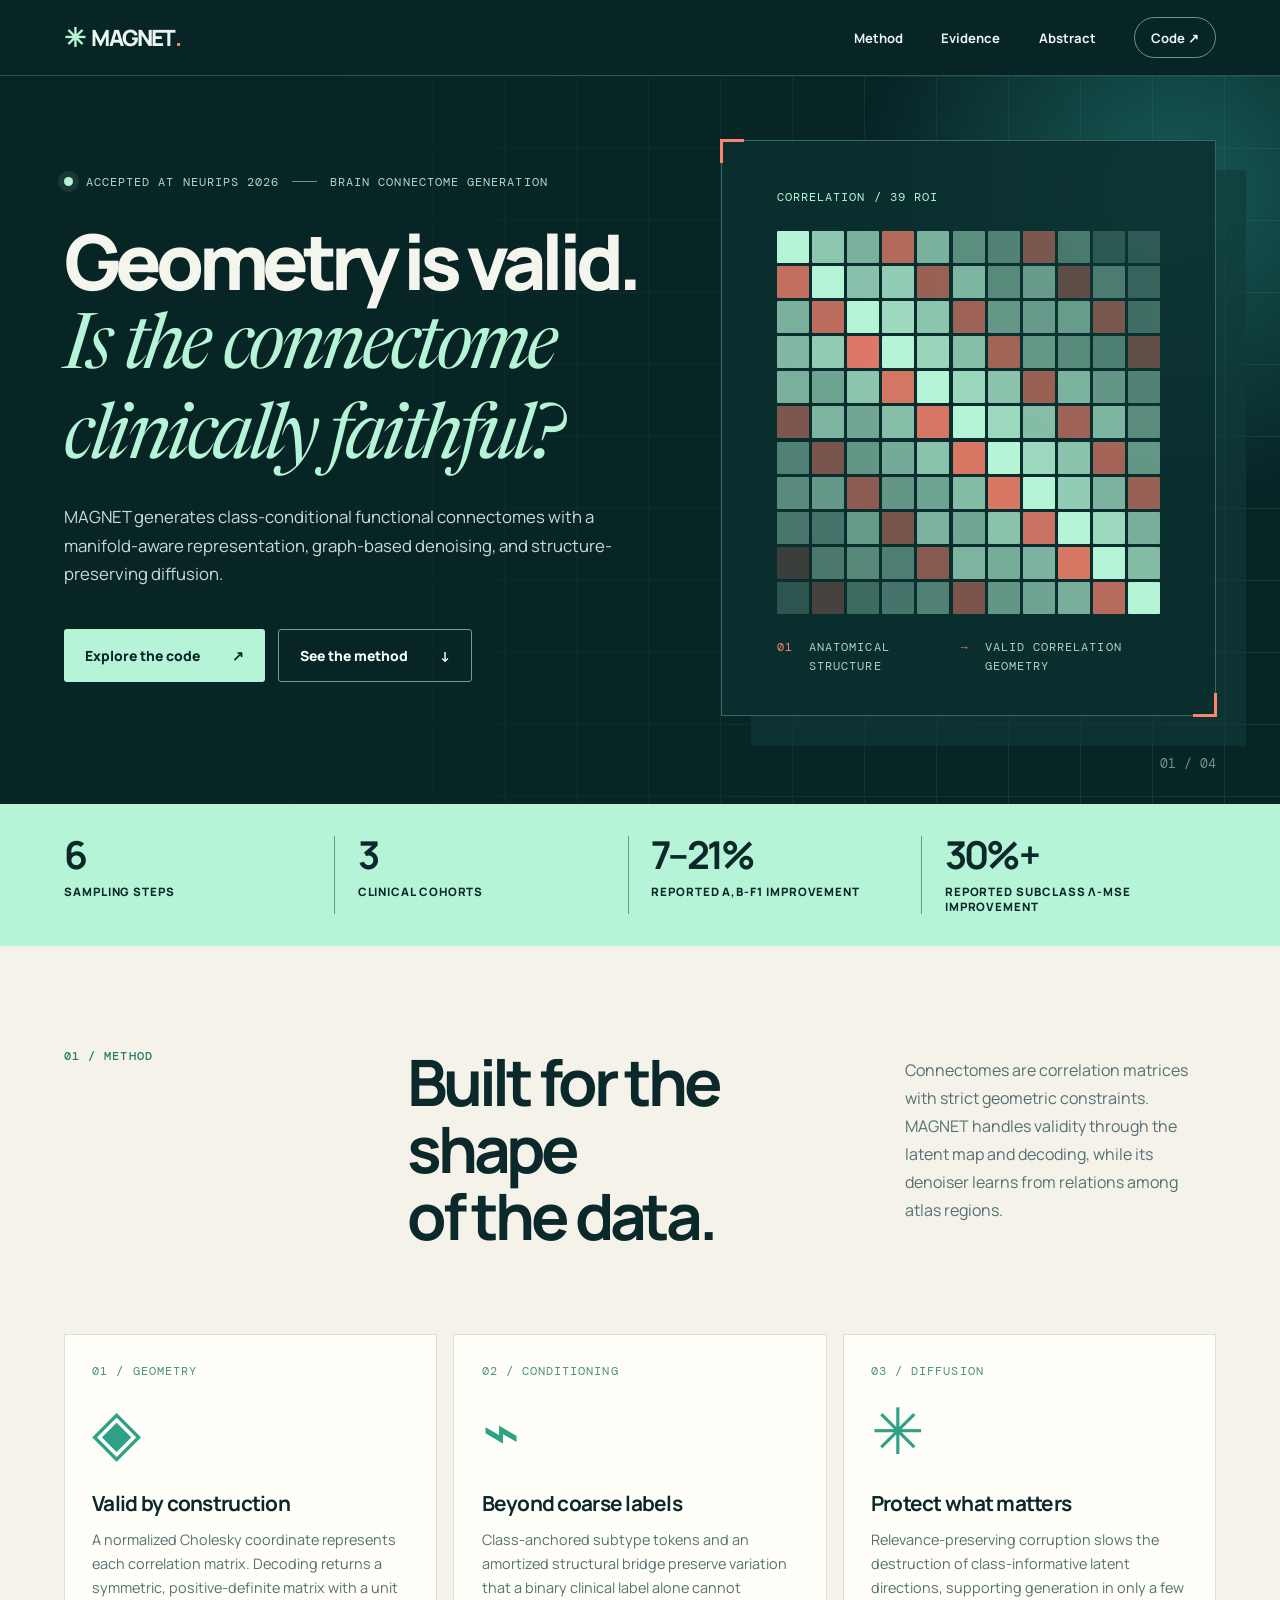
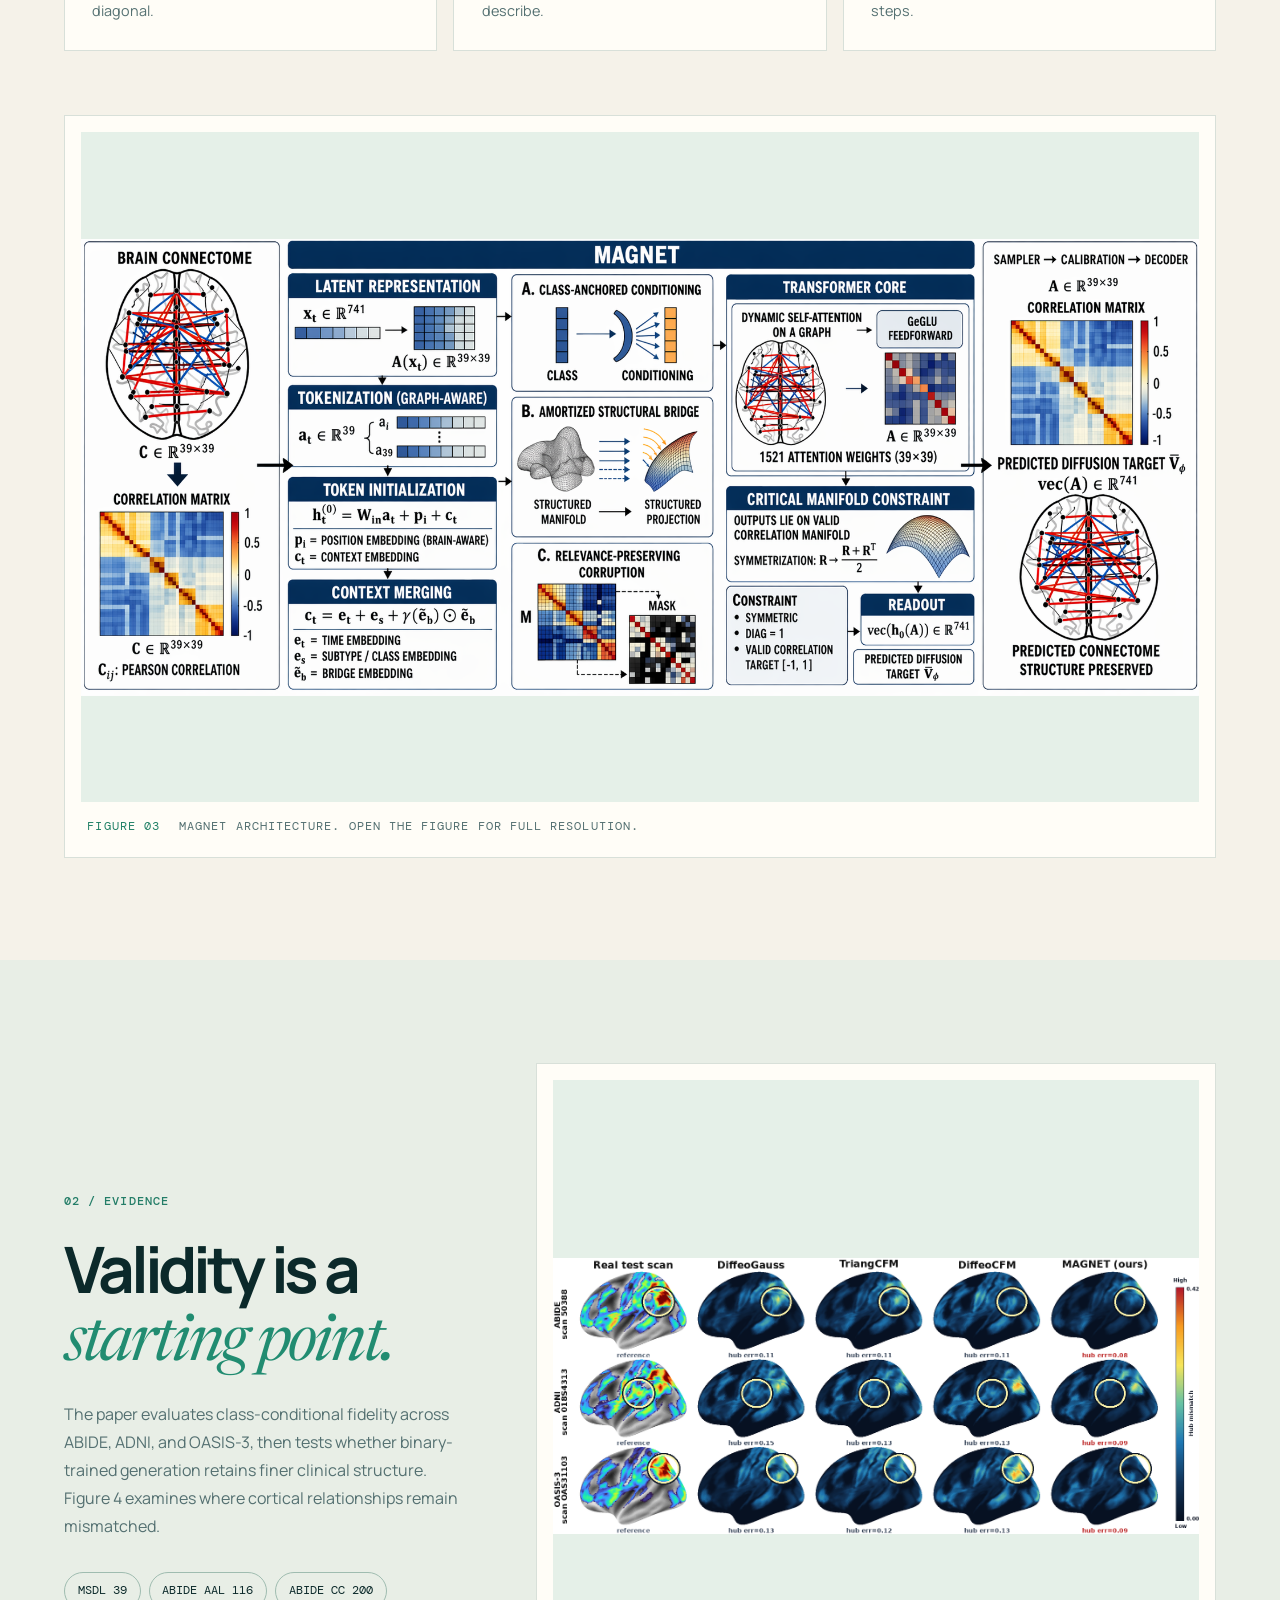
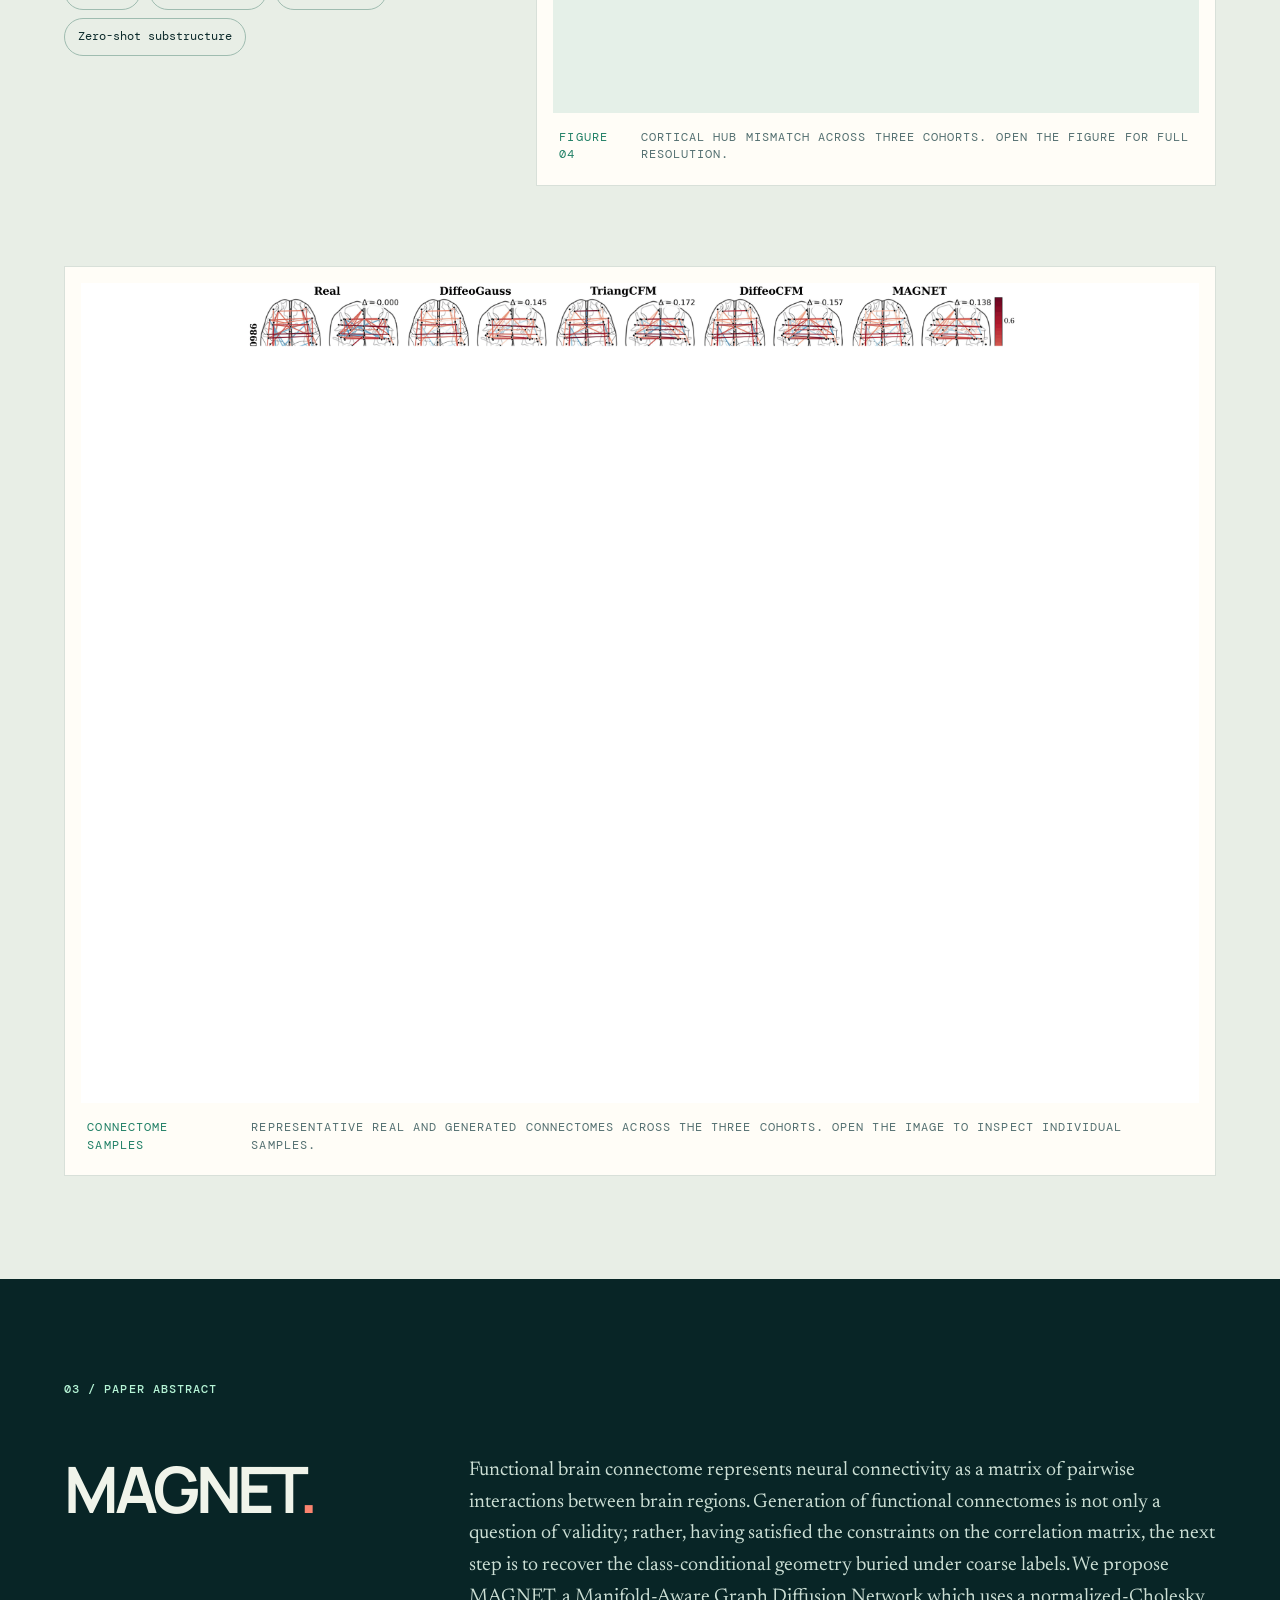
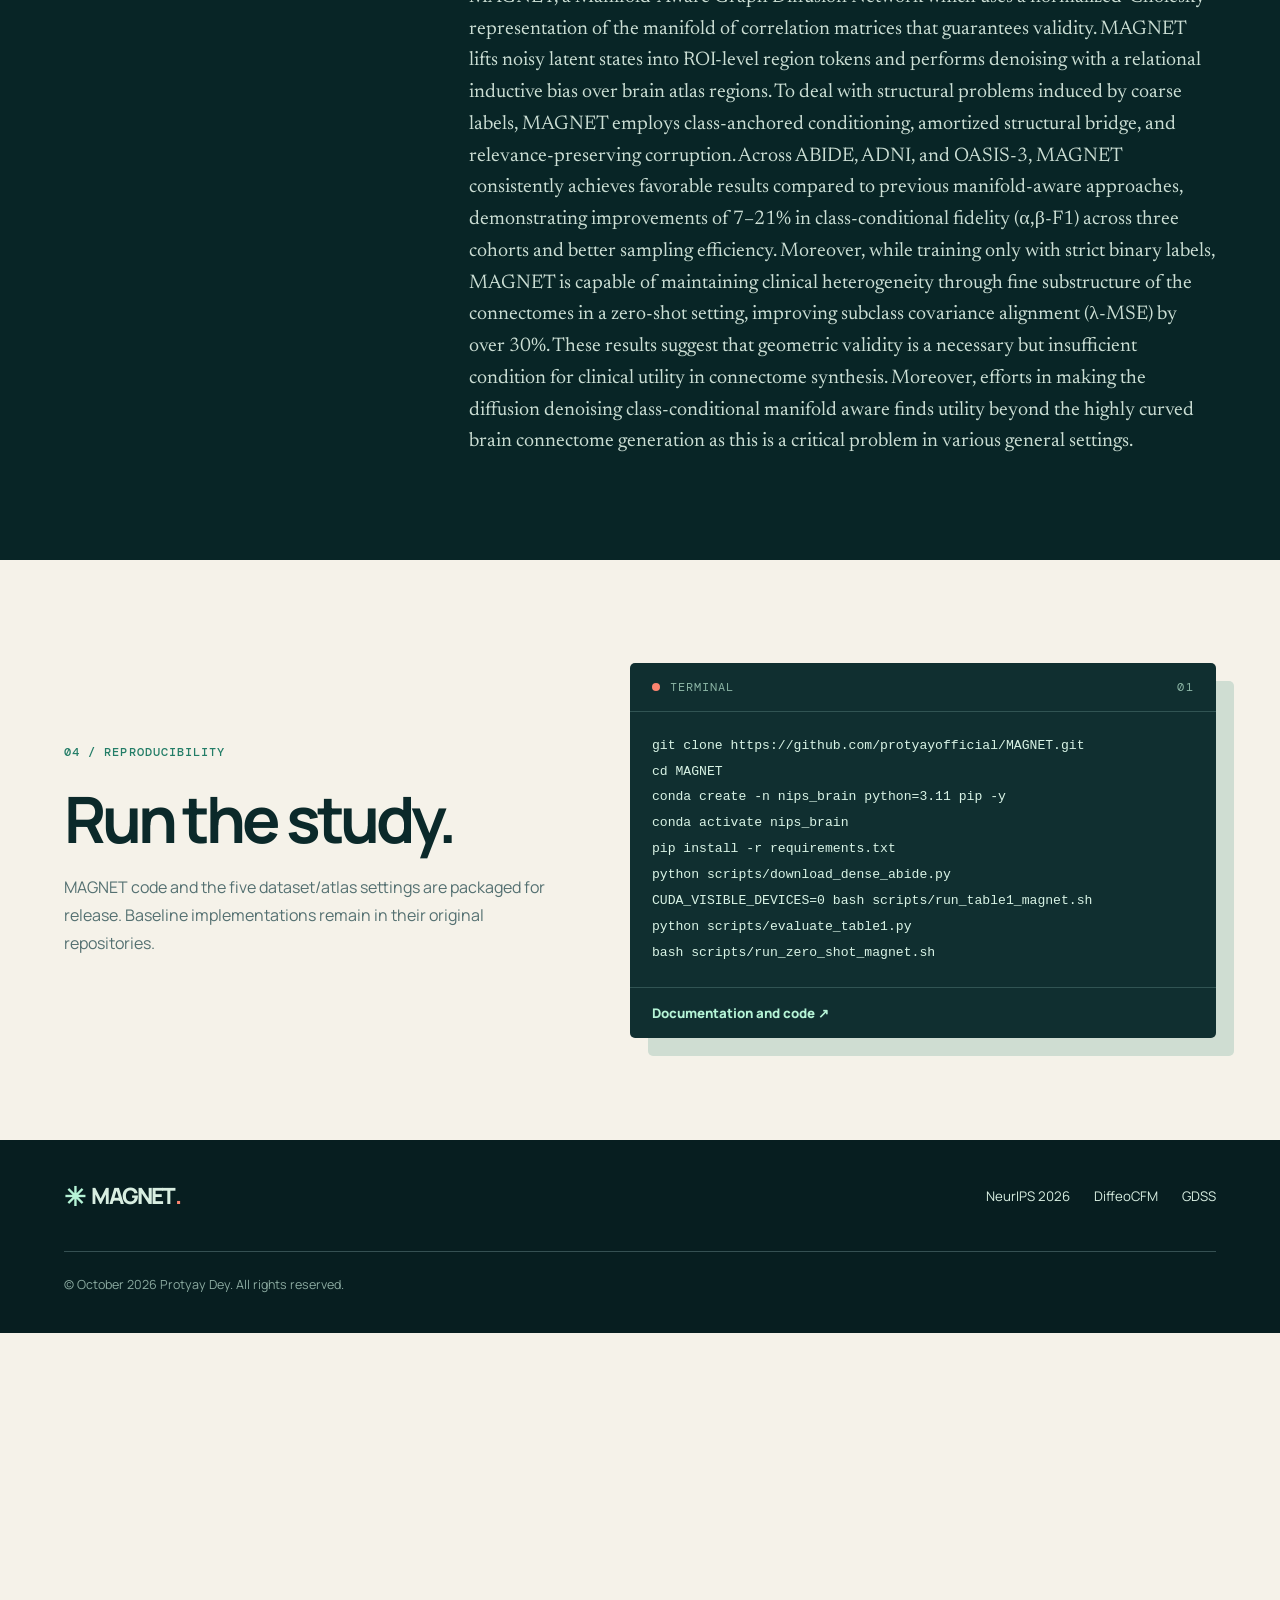
==== index.html @ 70797ea9 "Redirect Pages root to the MAGNET project site" ====
<!doctype html>
<html lang="en">
<head>
  <meta charset="utf-8">
  <meta name="viewport" content="width=device-width, initial-scale=1">
  <meta http-equiv="refresh" content="0; url=docs/">
  <link rel="canonical" href="docs/">
  <title>MAGNET | NeurIPS 2026</title>
</head>
<body>
  <p>Open the <a href="docs/">MAGNET project page</a>.</p>
</body>
</html>
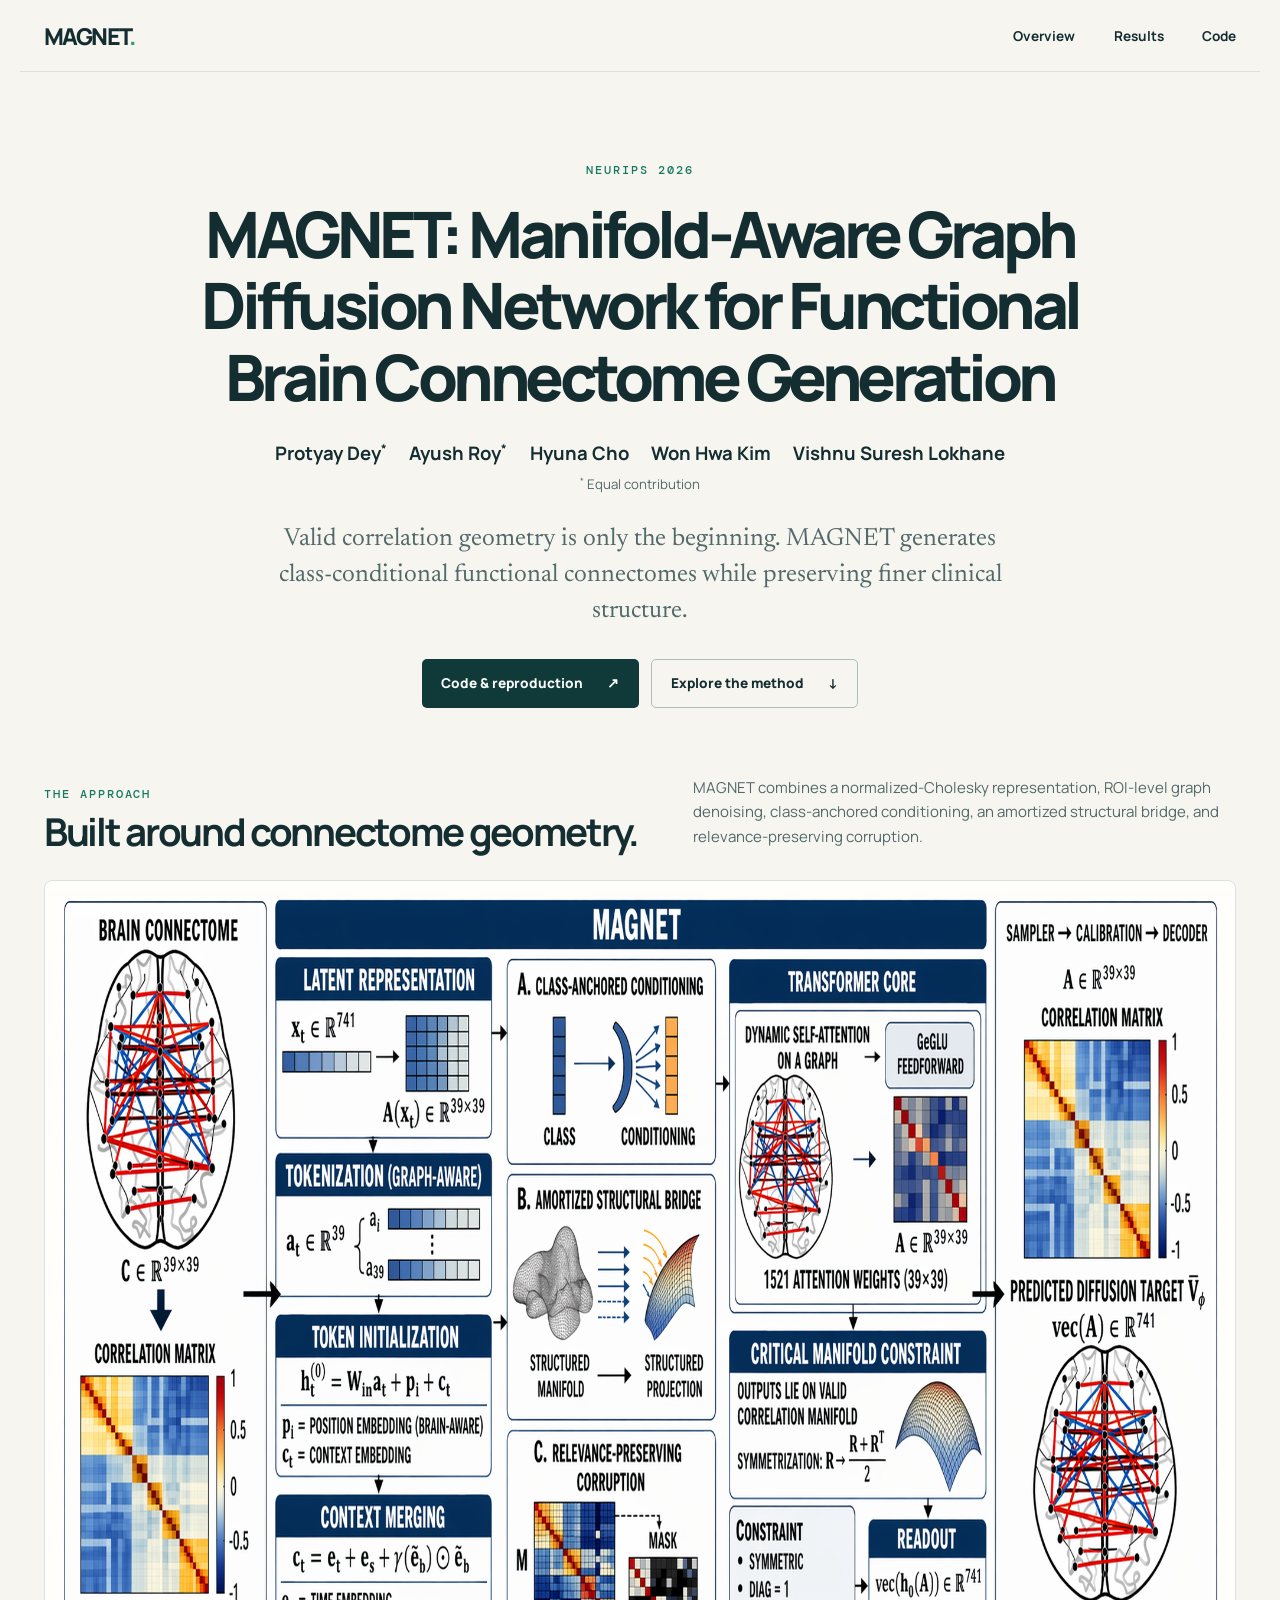
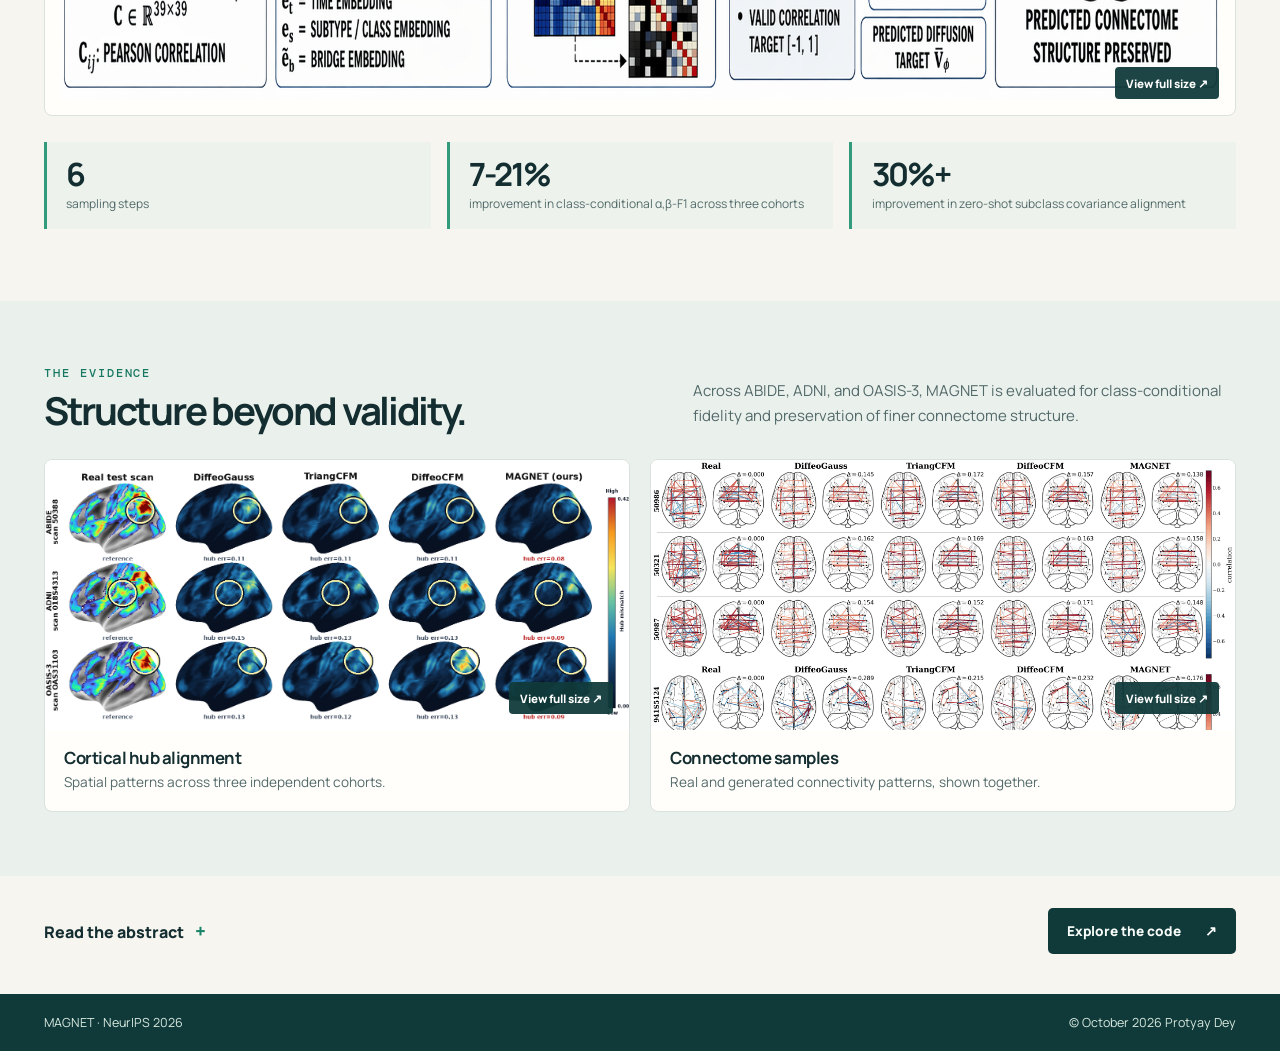
==== commit 48e0ee1f: "Present MAGNET as a compact paper project page" ====
--- a/index.html
+++ b/index.html
@@ -3,11 +3,94 @@
 <head>
   <meta charset="utf-8">
   <meta name="viewport" content="width=device-width, initial-scale=1">
-  <meta http-equiv="refresh" content="0; url=docs/">
-  <link rel="canonical" href="docs/">
+  <meta name="description" content="MAGNET: Manifold-Aware Graph Diffusion Network for Functional Brain Connectome Generation. NeurIPS 2026.">
+  <meta name="theme-color" content="#f7f5ef">
   <title>MAGNET | NeurIPS 2026</title>
+  <link rel="preconnect" href="https://fonts.googleapis.com">
+  <link rel="preconnect" href="https://fonts.gstatic.com" crossorigin>
+  <link href="https://fonts.googleapis.com/css2?family=DM+Mono:wght@400;500&family=Manrope:wght@400;500;600;700;800&family=Newsreader:opsz,wght@6..72,400;6..72,500&display=swap" rel="stylesheet">
+  <link rel="stylesheet" href="docs/styles.css">
 </head>
 <body>
-  <p>Open the <a href="docs/">MAGNET project page</a>.</p>
+  <a class="skip-link" href="#main">Skip to content</a>
+  <header class="site-header">
+    <a class="brand" href="#top" aria-label="MAGNET home">MAGNET<span>.</span></a>
+    <nav aria-label="Page navigation">
+      <a href="#overview">Overview</a>
+      <a href="#results">Results</a>
+      <a href="https://github.com/protyayofficial/MAGNET">Code</a>
+    </nav>
+  </header>
+
+  <main id="main">
+    <section class="hero" id="top" aria-labelledby="paper-title">
+      <p class="venue">NeurIPS 2026</p>
+      <h1 id="paper-title">MAGNET: Manifold-Aware Graph Diffusion Network for Functional Brain Connectome Generation</h1>
+      <p class="authors">
+        <span>Protyay Dey<sup>*</sup></span>
+        <span>Ayush Roy<sup>*</sup></span>
+        <span>Hyuna Cho</span>
+        <span>Won Hwa Kim</span>
+        <span>Vishnu Suresh Lokhane</span>
+      </p>
+      <p class="contribution"><sup>*</sup> Equal contribution</p>
+      <p class="hero-summary">Valid correlation geometry is only the beginning. MAGNET generates class-conditional functional connectomes while preserving finer clinical structure.</p>
+      <div class="hero-actions">
+        <a class="button button-primary" href="https://github.com/protyayofficial/MAGNET">Code &amp; reproduction <span aria-hidden="true">&nearr;</span></a>
+        <a class="button button-secondary" href="#overview">Explore the method <span aria-hidden="true">&darr;</span></a>
+      </div>
+    </section>
+
+    <section class="overview wrap" id="overview" aria-labelledby="overview-title">
+      <div class="section-heading">
+        <div><p class="eyebrow">The approach</p><h2 id="overview-title">Built around connectome geometry.</h2></div>
+        <p>MAGNET combines a normalized-Cholesky representation, ROI-level graph denoising, class-anchored conditioning, an amortized structural bridge, and relevance-preserving corruption.</p>
+      </div>
+      <a class="image-link architecture" href="docs/assets/arch.png" target="_blank" rel="noopener noreferrer" aria-label="Open the full-resolution MAGNET architecture image">
+        <img src="docs/assets/arch.png" alt="MAGNET architecture showing correlation-matrix encoding, class-anchored conditioning, structural bridge, graph transformer denoising, and valid correlation decoding" width="1961" height="802">
+        <span class="image-action">View full size <span aria-hidden="true">&nearr;</span></span>
+      </a>
+      <div class="highlights" aria-label="Key findings">
+        <div><strong>6</strong><span>sampling steps</span></div>
+        <div><strong>7-21%</strong><span>improvement in class-conditional &alpha;,&beta;-F1 across three cohorts</span></div>
+        <div><strong>30%+</strong><span>improvement in zero-shot subclass covariance alignment</span></div>
+      </div>
+    </section>
+
+    <section class="results" id="results" aria-labelledby="results-title">
+      <div class="wrap">
+        <div class="section-heading">
+          <div><p class="eyebrow">The evidence</p><h2 id="results-title">Structure beyond validity.</h2></div>
+          <p>Across ABIDE, ADNI, and OASIS-3, MAGNET is evaluated for class-conditional fidelity and preservation of finer connectome structure.</p>
+        </div>
+        <div class="visual-grid">
+          <article class="visual-card">
+            <a class="image-link visual-preview" href="docs/assets/multidataset_surface_similarity.png" target="_blank" rel="noopener noreferrer" aria-label="Open the full-resolution cortical hub mismatch image">
+              <img src="docs/assets/multidataset_surface_similarity.png" alt="Cortical hub mismatch across ABIDE, ADNI, and OASIS-3" loading="lazy" width="1480" height="633">
+              <span class="image-action">View full size <span aria-hidden="true">&nearr;</span></span>
+            </a>
+            <div class="visual-copy"><h3>Cortical hub alignment</h3><p>Spatial patterns across three independent cohorts.</p></div>
+          </article>
+          <article class="visual-card">
+            <a class="image-link visual-preview samples-preview" href="docs/assets/all_datasets_split_0_class_1_sample_connectome_grid.png" target="_blank" rel="noopener noreferrer" aria-label="Open the full-resolution connectome samples image">
+              <img src="docs/assets/all_datasets_split_0_class_1_sample_connectome_grid.png" alt="Real and generated functional connectomes across ABIDE, ADNI, and OASIS-3" loading="lazy" width="4533" height="4718">
+              <span class="image-action">View full size <span aria-hidden="true">&nearr;</span></span>
+            </a>
+            <div class="visual-copy"><h3>Connectome samples</h3><p>Real and generated connectivity patterns, shown together.</p></div>
+          </article>
+        </div>
+      </div>
+    </section>
+
+    <section class="closing wrap" aria-label="Paper details">
+      <details>
+        <summary>Read the abstract <span aria-hidden="true">+</span></summary>
+        <p>Functional brain connectome represents neural connectivity as a matrix of pairwise interactions between brain regions. Generation of functional connectomes is not only a question of validity; rather, having satisfied the constraints on the correlation matrix, the next step is to recover the class-conditional geometry buried under coarse labels. We propose MAGNET, a Manifold-Aware Graph Diffusion Network which uses a normalized-Cholesky representation of the manifold of correlation matrices that guarantees validity. MAGNET lifts noisy latent states into ROI-level region tokens and performs denoising with a relational inductive bias over brain atlas regions. To deal with structural problems induced by coarse labels, MAGNET employs class-anchored conditioning, amortized structural bridge, and relevance-preserving corruption. Across ABIDE, ADNI, and OASIS-3, MAGNET consistently achieves favorable results compared to previous manifold-aware approaches, demonstrating improvements of 7-21% in class-conditional fidelity (&alpha;,&beta;-F1) across three cohorts and better sampling efficiency. Moreover, while training only with strict binary labels, MAGNET is capable of maintaining clinical heterogeneity through fine substructure of the connectomes in a zero-shot setting, improving subclass covariance alignment (&lambda;-MSE) by over 30%. These results suggest that geometric validity is a necessary but insufficient condition for clinical utility in connectome synthesis. Moreover, efforts in making the diffusion denoising class-conditional manifold aware finds utility beyond the highly curved brain connectome generation as this is a critical problem in various general settings.</p>
+      </details>
+      <a class="button button-primary" href="https://github.com/protyayofficial/MAGNET">Explore the code <span aria-hidden="true">&nearr;</span></a>
+    </section>
+  </main>
+
+  <footer class="site-footer"><span>MAGNET &middot; NeurIPS 2026</span><span>&copy; October 2026 Protyay Dey</span></footer>
 </body>
 </html>
--- a/docs/styles.css
+++ b/docs/styles.css
@@ -0,0 +1,91 @@
+:root {
+  --ink: #132d30;
+  --muted: #52696a;
+  --line: #d9e2df;
+  --paper: #f7f5ef;
+  --white: #fffefa;
+  --deep: #103a3a;
+  --mint: #d8eee1;
+}
+
+* { box-sizing: border-box; }
+html { scroll-behavior: smooth; }
+body { margin: 0; color: var(--ink); background: var(--paper); font-family: Manrope, sans-serif; }
+a { color: inherit; text-decoration: none; }
+img { display: block; max-width: 100%; }
+.skip-link { position: absolute; left: -9999px; top: 1rem; z-index: 10; padding: .7rem 1rem; background: white; }
+.skip-link:focus { left: 1rem; }
+:focus-visible { outline: 3px solid #2a927b; outline-offset: 4px; }
+
+.site-header { max-width: 1240px; height: 72px; margin: auto; padding: 0 24px; display: flex; align-items: center; justify-content: space-between; border-bottom: 1px solid var(--line); }
+.brand { font-weight: 800; letter-spacing: -.08em; font-size: 1.45rem; }
+.brand span { color: #2d9a79; }
+.site-header nav { display: flex; align-items: center; gap: clamp(1rem, 3vw, 2.5rem); font-size: .85rem; font-weight: 700; }
+.site-header nav a:hover { color: #14745e; }
+
+.hero { max-width: 1120px; margin: auto; padding: clamp(4rem, 7vw, 6rem) 24px 4.25rem; text-align: center; }
+.venue, .eyebrow { margin: 0; color: #177862; font: 500 .76rem 'DM Mono', monospace; letter-spacing: .16em; text-transform: uppercase; }
+.hero h1 { max-width: 1060px; margin: 1.25rem auto 1.7rem; font-size: clamp(2.5rem, 5vw, 4.8rem); line-height: 1.12; letter-spacing: -.07em; font-weight: 800; text-wrap: balance; }
+.authors { display: flex; flex-wrap: wrap; justify-content: center; gap: .3rem 1.4rem; margin: 0 auto; max-width: 850px; font-size: clamp(.95rem, 1.45vw, 1.16rem); font-weight: 700; }
+.authors span { white-space: nowrap; }
+sup { font-size: .65em; line-height: 0; vertical-align: super; }
+.contribution { margin: .6rem 0 0; color: var(--muted); font-size: .83rem; }
+.hero-summary { max-width: 760px; margin: 1.8rem auto 0; color: var(--muted); font: 400 clamp(1.2rem, 2vw, 1.55rem)/1.45 Newsreader, serif; }
+.hero-actions { display: flex; justify-content: center; flex-wrap: wrap; gap: .75rem; margin-top: 1.8rem; }
+.button { display: inline-flex; align-items: center; gap: 1.5rem; justify-content: space-between; padding: .9rem 1.2rem; border-radius: 5px; font-size: .85rem; font-weight: 800; transition: transform .2s, background .2s; }
+.button:hover { transform: translateY(-2px); }
+.button-primary { background: var(--deep); color: #f8fcf8; }
+.button-primary:hover { background: #165555; }
+.button-secondary { border: 1px solid #aabfba; }
+.button-secondary:hover { background: #e9f1ec; }
+
+.wrap { max-width: 1240px; margin: auto; padding-left: 24px; padding-right: 24px; }
+.overview { padding-bottom: 4.5rem; }
+.section-heading { display: grid; grid-template-columns: 1.05fr .95fr; align-items: end; gap: 3rem; margin-bottom: 1.7rem; }
+.section-heading h2 { max-width: 600px; margin: .55rem 0 0; font-size: clamp(2rem, 3vw, 3rem); line-height: 1.1; letter-spacing: -.06em; text-wrap: balance; }
+.section-heading > p { max-width: 540px; margin: 0 0 .2rem; color: var(--muted); font-size: .94rem; line-height: 1.65; }
+.image-link { position: relative; display: block; overflow: hidden; background: var(--white); border: 1px solid var(--line); border-radius: 8px; }
+.image-link img { width: 100%; }
+.architecture { padding: 1rem; }
+.image-action { position: absolute; right: 1rem; bottom: 1rem; padding: .55rem .7rem; background: rgba(16, 58, 58, .94); border-radius: 4px; color: white; font-size: .72rem; font-weight: 800; }
+.highlights { display: grid; grid-template-columns: repeat(3, 1fr); gap: 1rem; margin-top: 1.6rem; }
+.highlights > div { display: flex; flex-direction: column; gap: .4rem; padding: 1rem 1.2rem; border-left: 3px solid #319b7c; background: #edf3ec; }
+.highlights strong { font-size: clamp(1.7rem, 2.5vw, 2.4rem); letter-spacing: -.07em; line-height: 1; }
+.highlights span { color: var(--muted); font-size: .75rem; line-height: 1.4; }
+
+.results { padding: 4rem 0; background: #eaf0eb; }
+.visual-grid { display: grid; grid-template-columns: 1fr 1fr; gap: 1.25rem; }
+.visual-card { min-width: 0; overflow: hidden; border: 1px solid var(--line); border-radius: 8px; background: var(--white); }
+.visual-preview { height: 270px; border: 0; border-radius: 0; }
+.visual-preview img { width: 100%; height: 100%; object-fit: contain; background: white; }
+.samples-preview img { object-fit: cover; object-position: center top; }
+.visual-copy { padding: 1rem 1.2rem 1.2rem; }
+.visual-copy h3 { margin: 0 0 .25rem; font-size: 1.05rem; letter-spacing: -.03em; }
+.visual-copy p { margin: 0; color: var(--muted); font-size: .85rem; }
+
+.closing { padding-top: 2rem; padding-bottom: 2.5rem; display: flex; align-items: center; gap: 2rem; justify-content: space-between; }
+.closing details { flex: 1; min-width: 0; }
+.closing summary { cursor: pointer; list-style: none; width: fit-content; font-weight: 800; }
+.closing summary::-webkit-details-marker { display: none; }
+.closing summary span { display: inline-block; margin-left: .5rem; font-size: 1.2rem; color: #188368; }
+.closing details[open] summary span { transform: rotate(45deg); }
+.closing details p { max-width: 920px; color: var(--muted); font-size: .93rem; line-height: 1.8; }
+.site-footer { display: flex; justify-content: space-between; gap: 1rem; padding: 1.25rem max(24px, calc((100vw - 1192px) / 2)); background: var(--deep); color: #d7e9df; font-size: .78rem; }
+
+@media (max-width: 760px) {
+  .site-header nav a:not(:last-child) { display: none; }
+  .hero { padding-top: 3.4rem; padding-bottom: 3rem; }
+  .section-heading, .visual-grid { grid-template-columns: 1fr; gap: .75rem; }
+  .overview { padding-bottom: 3rem; }
+  .results { padding: 3rem 0; }
+  .highlights { grid-template-columns: 1fr; gap: .5rem; }
+  .highlights > div { flex-direction: row; align-items: center; gap: 1rem; }
+  .visual-preview { height: 235px; }
+  .closing { align-items: flex-start; flex-direction: column; }
+  .site-footer { flex-direction: column; }
+}
+
+@media (prefers-reduced-motion: reduce) {
+  html { scroll-behavior: auto; }
+  .button { transition: none; }
+}
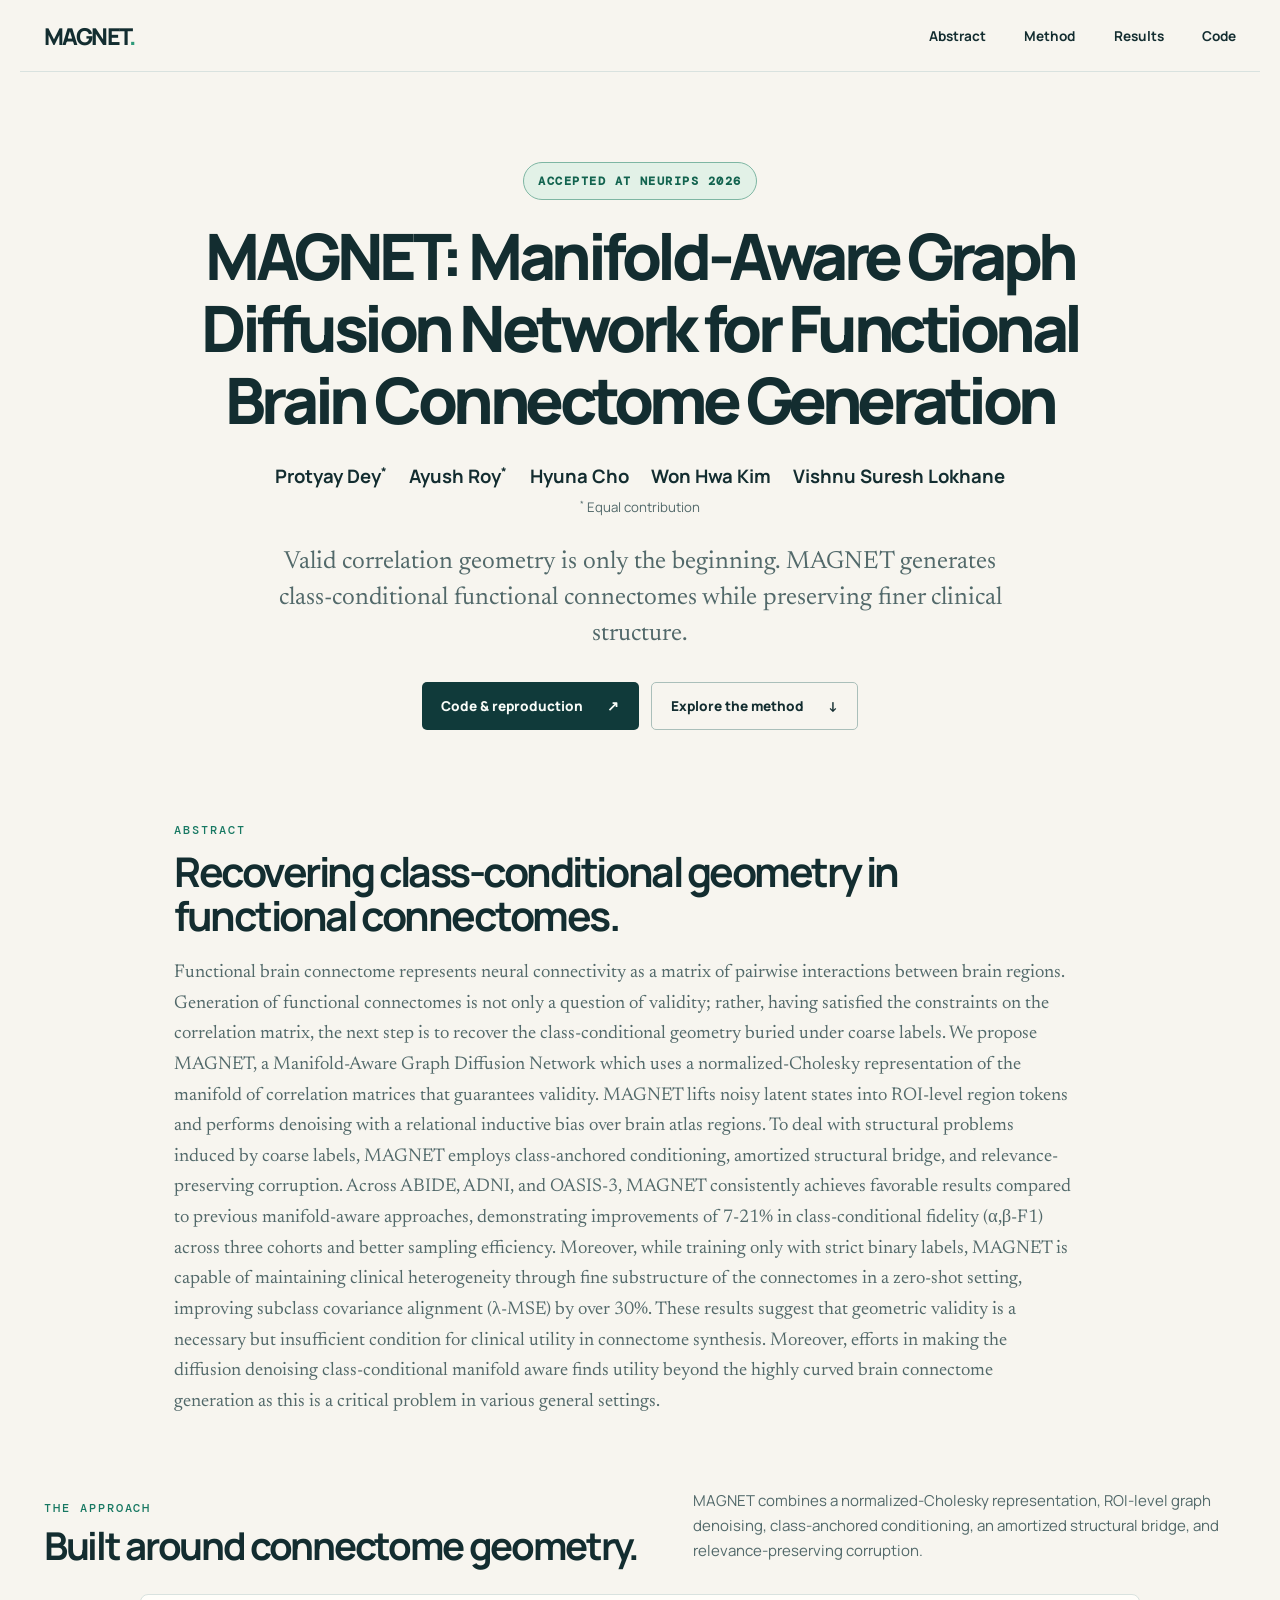
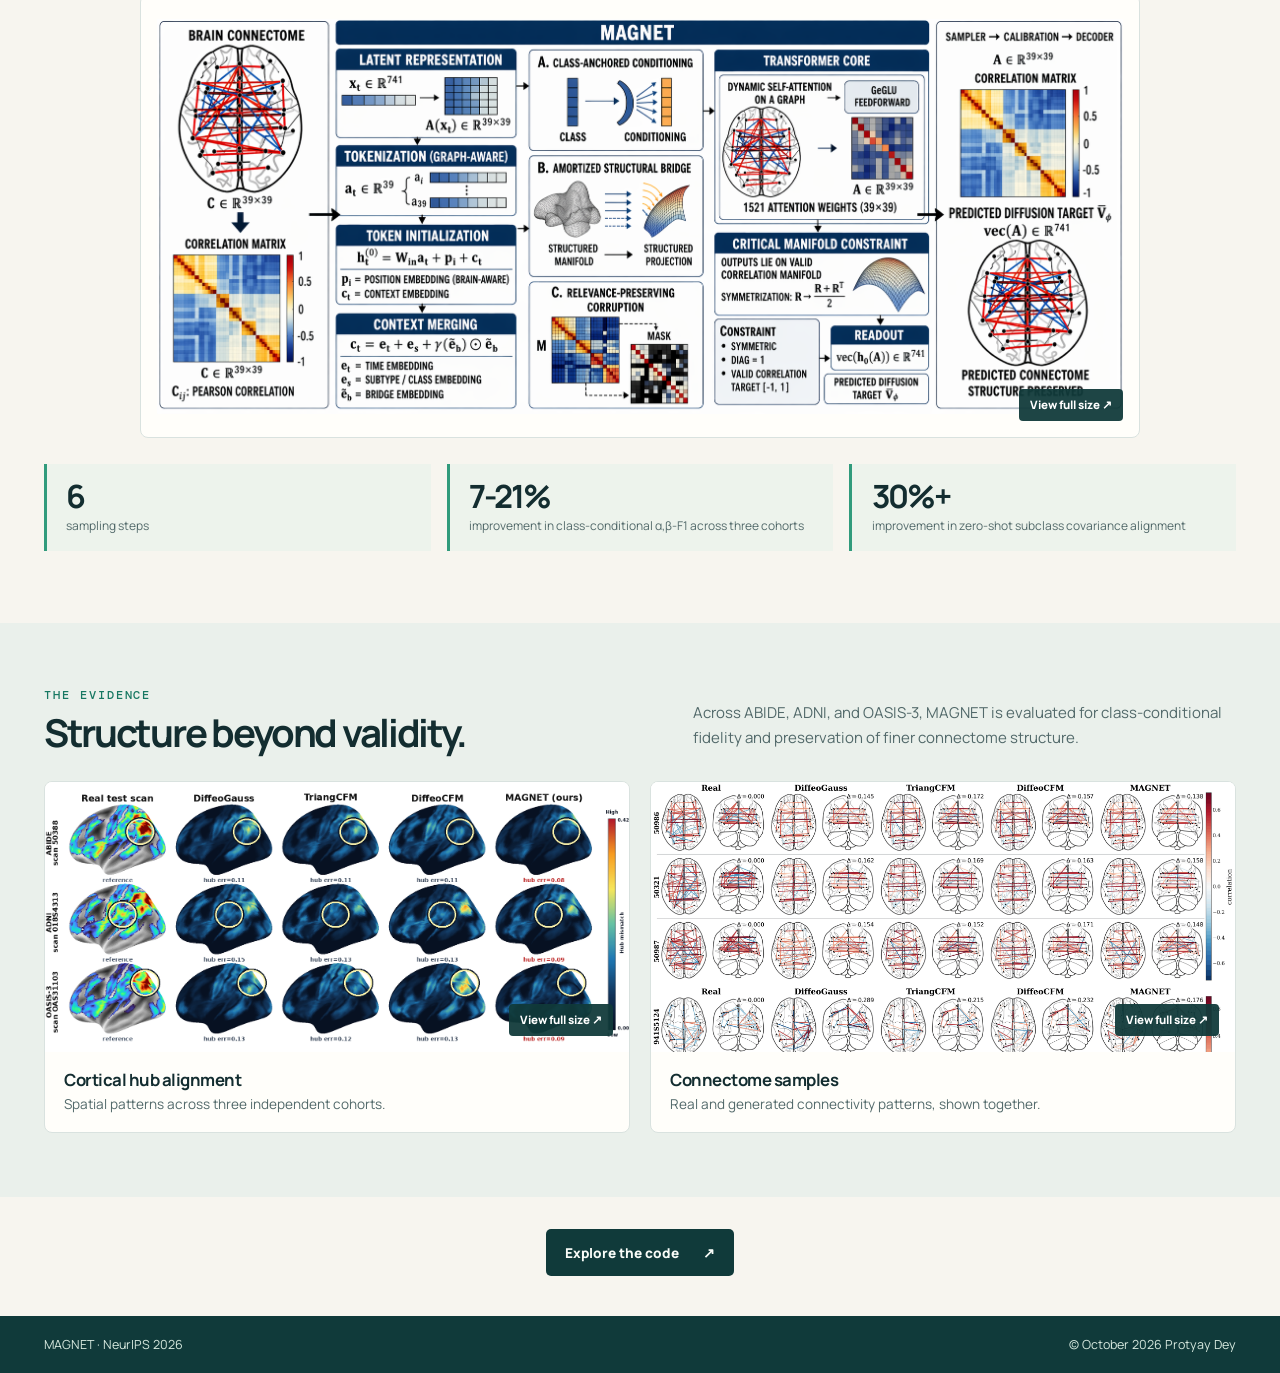
==== commit a3aec7a0: "Refine MAGNET project page presentation" ====
--- a/index.html
+++ b/index.html
@@ -16,7 +16,8 @@
   <header class="site-header">
     <a class="brand" href="#top" aria-label="MAGNET home">MAGNET<span>.</span></a>
     <nav aria-label="Page navigation">
-      <a href="#overview">Overview</a>
+      <a href="#abstract">Abstract</a>
+      <a href="#overview">Method</a>
       <a href="#results">Results</a>
       <a href="https://github.com/protyayofficial/MAGNET">Code</a>
     </nav>
@@ -24,7 +25,7 @@
 
   <main id="main">
     <section class="hero" id="top" aria-labelledby="paper-title">
-      <p class="venue">NeurIPS 2026</p>
+      <p class="venue">Accepted at NeurIPS 2026</p>
       <h1 id="paper-title">MAGNET: Manifold-Aware Graph Diffusion Network for Functional Brain Connectome Generation</h1>
       <p class="authors">
         <span>Protyay Dey<sup>*</sup></span>
@@ -39,6 +40,12 @@
         <a class="button button-primary" href="https://github.com/protyayofficial/MAGNET">Code &amp; reproduction <span aria-hidden="true">&nearr;</span></a>
         <a class="button button-secondary" href="#overview">Explore the method <span aria-hidden="true">&darr;</span></a>
       </div>
+    </section>
+
+    <section class="abstract-section wrap" id="abstract" aria-labelledby="abstract-title">
+      <p class="eyebrow">Abstract</p>
+      <h2 id="abstract-title">Recovering class-conditional geometry in functional connectomes.</h2>
+      <p>Functional brain connectome represents neural connectivity as a matrix of pairwise interactions between brain regions. Generation of functional connectomes is not only a question of validity; rather, having satisfied the constraints on the correlation matrix, the next step is to recover the class-conditional geometry buried under coarse labels. We propose MAGNET, a Manifold-Aware Graph Diffusion Network which uses a normalized-Cholesky representation of the manifold of correlation matrices that guarantees validity. MAGNET lifts noisy latent states into ROI-level region tokens and performs denoising with a relational inductive bias over brain atlas regions. To deal with structural problems induced by coarse labels, MAGNET employs class-anchored conditioning, amortized structural bridge, and relevance-preserving corruption. Across ABIDE, ADNI, and OASIS-3, MAGNET consistently achieves favorable results compared to previous manifold-aware approaches, demonstrating improvements of 7-21% in class-conditional fidelity (&alpha;,&beta;-F1) across three cohorts and better sampling efficiency. Moreover, while training only with strict binary labels, MAGNET is capable of maintaining clinical heterogeneity through fine substructure of the connectomes in a zero-shot setting, improving subclass covariance alignment (&lambda;-MSE) by over 30%. These results suggest that geometric validity is a necessary but insufficient condition for clinical utility in connectome synthesis. Moreover, efforts in making the diffusion denoising class-conditional manifold aware finds utility beyond the highly curved brain connectome generation as this is a critical problem in various general settings.</p>
     </section>
 
     <section class="overview wrap" id="overview" aria-labelledby="overview-title">
@@ -82,11 +89,7 @@
       </div>
     </section>
 
-    <section class="closing wrap" aria-label="Paper details">
-      <details>
-        <summary>Read the abstract <span aria-hidden="true">+</span></summary>
-        <p>Functional brain connectome represents neural connectivity as a matrix of pairwise interactions between brain regions. Generation of functional connectomes is not only a question of validity; rather, having satisfied the constraints on the correlation matrix, the next step is to recover the class-conditional geometry buried under coarse labels. We propose MAGNET, a Manifold-Aware Graph Diffusion Network which uses a normalized-Cholesky representation of the manifold of correlation matrices that guarantees validity. MAGNET lifts noisy latent states into ROI-level region tokens and performs denoising with a relational inductive bias over brain atlas regions. To deal with structural problems induced by coarse labels, MAGNET employs class-anchored conditioning, amortized structural bridge, and relevance-preserving corruption. Across ABIDE, ADNI, and OASIS-3, MAGNET consistently achieves favorable results compared to previous manifold-aware approaches, demonstrating improvements of 7-21% in class-conditional fidelity (&alpha;,&beta;-F1) across three cohorts and better sampling efficiency. Moreover, while training only with strict binary labels, MAGNET is capable of maintaining clinical heterogeneity through fine substructure of the connectomes in a zero-shot setting, improving subclass covariance alignment (&lambda;-MSE) by over 30%. These results suggest that geometric validity is a necessary but insufficient condition for clinical utility in connectome synthesis. Moreover, efforts in making the diffusion denoising class-conditional manifold aware finds utility beyond the highly curved brain connectome generation as this is a critical problem in various general settings.</p>
-      </details>
+    <section class="closing wrap" aria-label="Code access">
       <a class="button button-primary" href="https://github.com/protyayofficial/MAGNET">Explore the code <span aria-hidden="true">&nearr;</span></a>
     </section>
   </main>
--- a/docs/styles.css
+++ b/docs/styles.css
@@ -25,6 +25,7 @@
 
 .hero { max-width: 1120px; margin: auto; padding: clamp(4rem, 7vw, 6rem) 24px 4.25rem; text-align: center; }
 .venue, .eyebrow { margin: 0; color: #177862; font: 500 .76rem 'DM Mono', monospace; letter-spacing: .16em; text-transform: uppercase; }
+.venue { display: inline-block; padding: .65rem .9rem; border: 1px solid #7eb6a3; border-radius: 999px; background: #e2f1e7; color: #12634f; font-weight: 700; letter-spacing: .12em; }
 .hero h1 { max-width: 1060px; margin: 1.25rem auto 1.7rem; font-size: clamp(2.5rem, 5vw, 4.8rem); line-height: 1.12; letter-spacing: -.07em; font-weight: 800; text-wrap: balance; }
 .authors { display: flex; flex-wrap: wrap; justify-content: center; gap: .3rem 1.4rem; margin: 0 auto; max-width: 850px; font-size: clamp(.95rem, 1.45vw, 1.16rem); font-weight: 700; }
 .authors span { white-space: nowrap; }
@@ -40,13 +41,17 @@
 .button-secondary:hover { background: #e9f1ec; }
 
 .wrap { max-width: 1240px; margin: auto; padding-left: 24px; padding-right: 24px; }
+.abstract-section { max-width: 980px; padding-top: 1.5rem; padding-bottom: 4.5rem; }
+.abstract-section h2 { max-width: 760px; margin: .65rem 0 1.3rem; font-size: clamp(2rem, 3.2vw, 3.2rem); line-height: 1.08; letter-spacing: -.06em; }
+.abstract-section > p:last-child { max-width: 900px; margin: 0; color: var(--muted); font: 400 clamp(1.08rem, 1.45vw, 1.3rem)/1.65 Newsreader, serif; }
 .overview { padding-bottom: 4.5rem; }
 .section-heading { display: grid; grid-template-columns: 1.05fr .95fr; align-items: end; gap: 3rem; margin-bottom: 1.7rem; }
 .section-heading h2 { max-width: 600px; margin: .55rem 0 0; font-size: clamp(2rem, 3vw, 3rem); line-height: 1.1; letter-spacing: -.06em; text-wrap: balance; }
 .section-heading > p { max-width: 540px; margin: 0 0 .2rem; color: var(--muted); font-size: .94rem; line-height: 1.65; }
 .image-link { position: relative; display: block; overflow: hidden; background: var(--white); border: 1px solid var(--line); border-radius: 8px; }
 .image-link img { width: 100%; }
-.architecture { padding: 1rem; }
+.architecture { width: min(100%, 1000px); margin: 0 auto; padding: 1rem; }
+.architecture img { max-height: 410px; object-fit: contain; object-position: center; }
 .image-action { position: absolute; right: 1rem; bottom: 1rem; padding: .55rem .7rem; background: rgba(16, 58, 58, .94); border-radius: 4px; color: white; font-size: .72rem; font-weight: 800; }
 .highlights { display: grid; grid-template-columns: repeat(3, 1fr); gap: 1rem; margin-top: 1.6rem; }
 .highlights > div { display: flex; flex-direction: column; gap: .4rem; padding: 1rem 1.2rem; border-left: 3px solid #319b7c; background: #edf3ec; }
@@ -63,13 +68,7 @@
 .visual-copy h3 { margin: 0 0 .25rem; font-size: 1.05rem; letter-spacing: -.03em; }
 .visual-copy p { margin: 0; color: var(--muted); font-size: .85rem; }
 
-.closing { padding-top: 2rem; padding-bottom: 2.5rem; display: flex; align-items: center; gap: 2rem; justify-content: space-between; }
-.closing details { flex: 1; min-width: 0; }
-.closing summary { cursor: pointer; list-style: none; width: fit-content; font-weight: 800; }
-.closing summary::-webkit-details-marker { display: none; }
-.closing summary span { display: inline-block; margin-left: .5rem; font-size: 1.2rem; color: #188368; }
-.closing details[open] summary span { transform: rotate(45deg); }
-.closing details p { max-width: 920px; color: var(--muted); font-size: .93rem; line-height: 1.8; }
+.closing { padding-top: 2rem; padding-bottom: 2.5rem; display: flex; align-items: center; justify-content: center; }
 .site-footer { display: flex; justify-content: space-between; gap: 1rem; padding: 1.25rem max(24px, calc((100vw - 1192px) / 2)); background: var(--deep); color: #d7e9df; font-size: .78rem; }
 
 @media (max-width: 760px) {
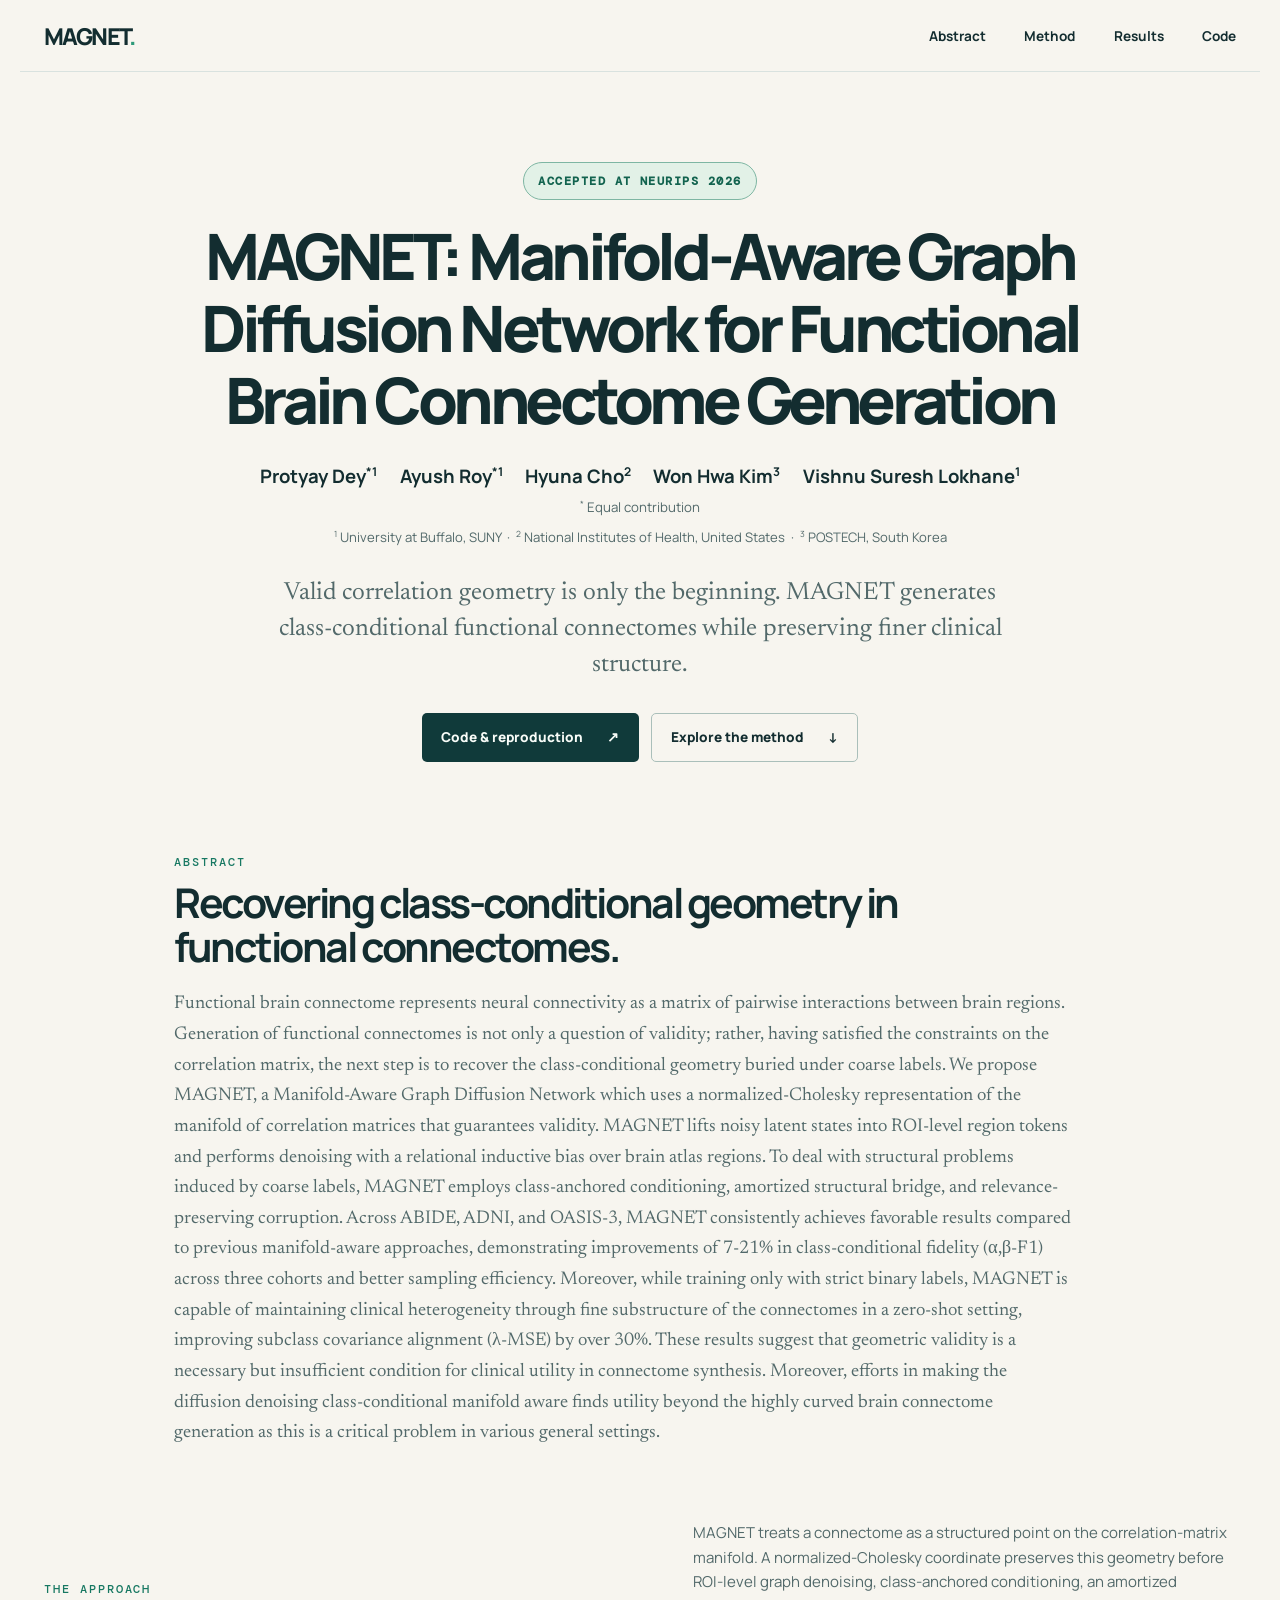
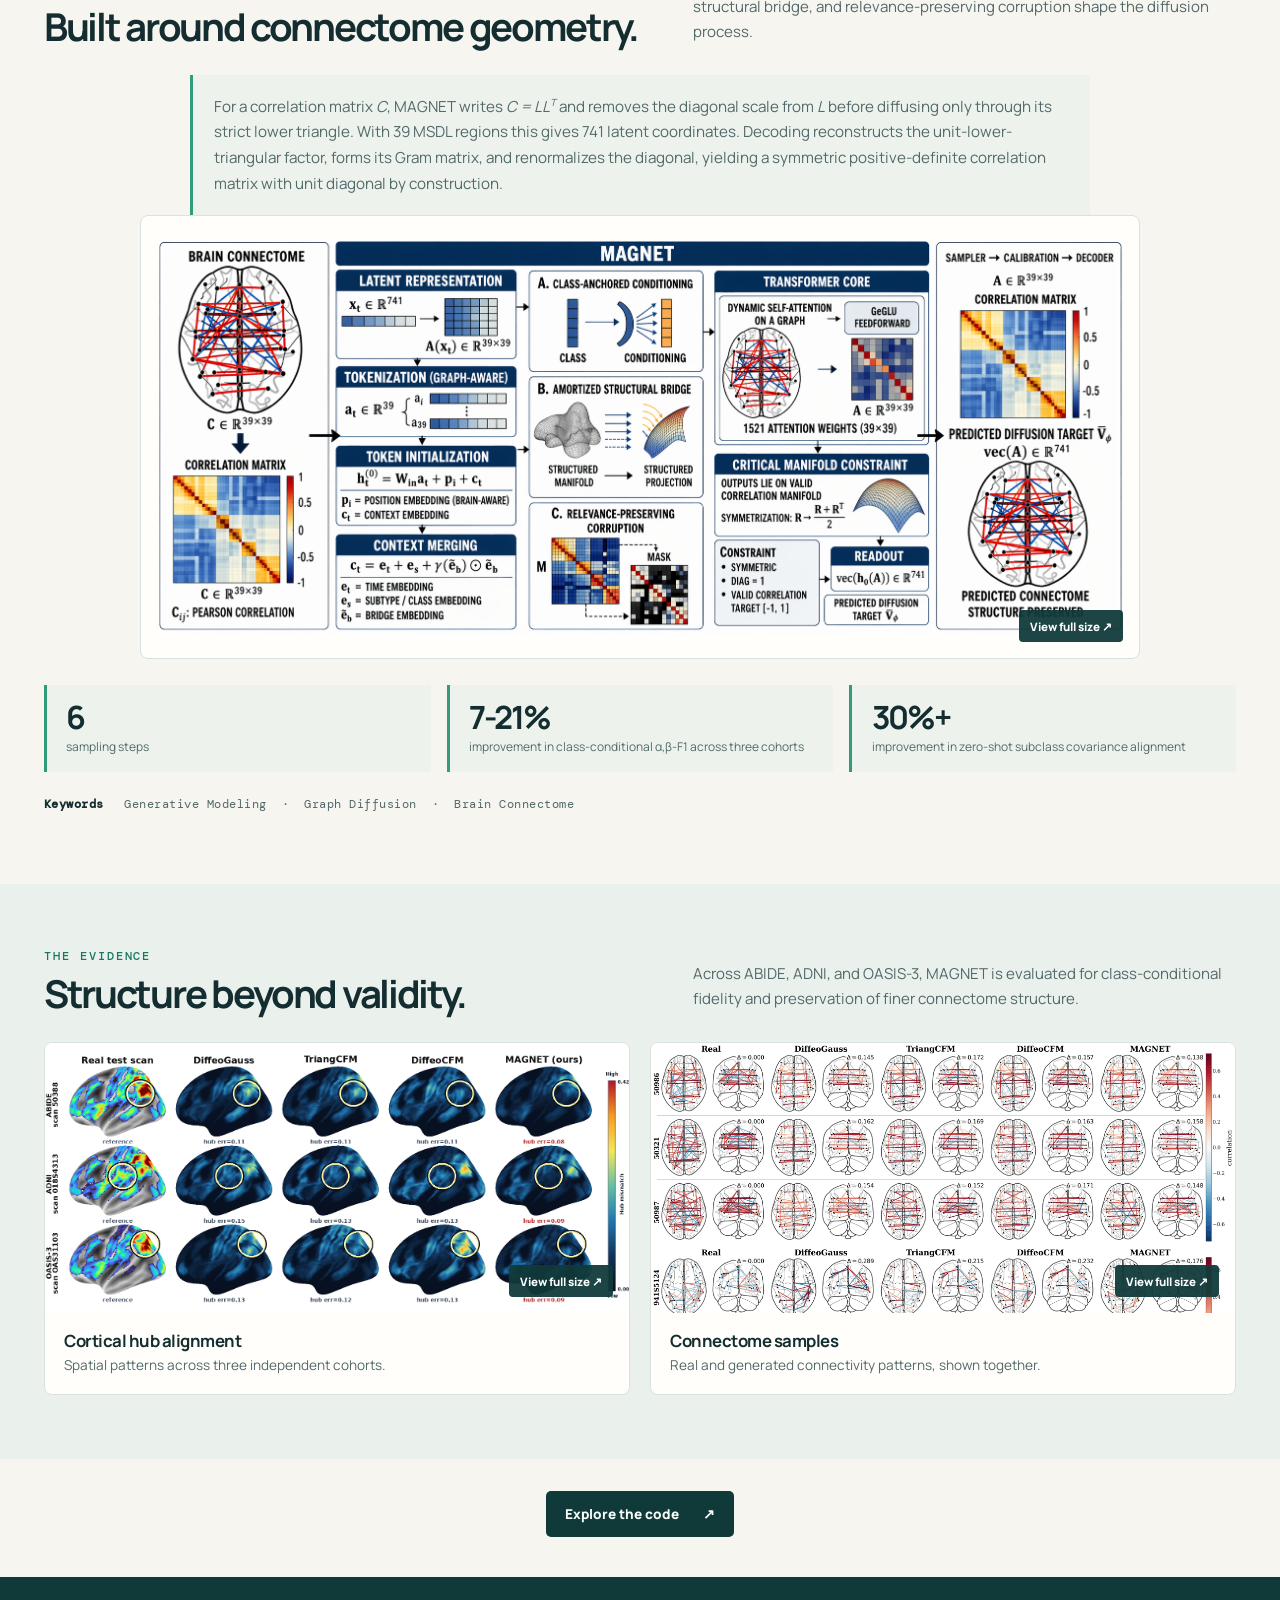
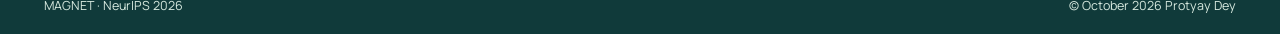
==== commit 12203f66: "Add author affiliations and connectome geometry details" ====
--- a/index.html
+++ b/index.html
@@ -28,13 +28,14 @@
       <p class="venue">Accepted at NeurIPS 2026</p>
       <h1 id="paper-title">MAGNET: Manifold-Aware Graph Diffusion Network for Functional Brain Connectome Generation</h1>
       <p class="authors">
-        <span>Protyay Dey<sup>*</sup></span>
-        <span>Ayush Roy<sup>*</sup></span>
-        <span>Hyuna Cho</span>
-        <span>Won Hwa Kim</span>
-        <span>Vishnu Suresh Lokhane</span>
+        <span><a href="https://protyayofficial.github.io/">Protyay Dey</a><sup>*</sup><sup>1</sup></span>
+        <span><a href="https://ayushroy2001.github.io/">Ayush Roy</a><sup>*</sup><sup>1</sup></span>
+        <span><a href="https://sites.google.com/view/hyunacho/home?pli=1&amp;authuser=0">Hyuna Cho</a><sup>2</sup></span>
+        <span><a href="https://wwplato.github.io/">Won Hwa Kim</a><sup>3</sup></span>
+        <span><a href="https://vlokhande-ub.github.io/">Vishnu Suresh Lokhane</a><sup>1</sup></span>
       </p>
       <p class="contribution"><sup>*</sup> Equal contribution</p>
+      <p class="affiliations"><sup>1</sup> University at Buffalo, SUNY &nbsp;&middot;&nbsp; <sup>2</sup> National Institutes of Health, United States &nbsp;&middot;&nbsp; <sup>3</sup> POSTECH, South Korea</p>
       <p class="hero-summary">Valid correlation geometry is only the beginning. MAGNET generates class-conditional functional connectomes while preserving finer clinical structure.</p>
       <div class="hero-actions">
         <a class="button button-primary" href="https://github.com/protyayofficial/MAGNET">Code &amp; reproduction <span aria-hidden="true">&nearr;</span></a>
@@ -51,7 +52,10 @@
     <section class="overview wrap" id="overview" aria-labelledby="overview-title">
       <div class="section-heading">
         <div><p class="eyebrow">The approach</p><h2 id="overview-title">Built around connectome geometry.</h2></div>
-        <p>MAGNET combines a normalized-Cholesky representation, ROI-level graph denoising, class-anchored conditioning, an amortized structural bridge, and relevance-preserving corruption.</p>
+        <p>MAGNET treats a connectome as a structured point on the correlation-matrix manifold. A normalized-Cholesky coordinate preserves this geometry before ROI-level graph denoising, class-anchored conditioning, an amortized structural bridge, and relevance-preserving corruption shape the diffusion process.</p>
+      </div>
+      <div class="method-detail">
+        <p>For a correlation matrix <i>C</i>, MAGNET writes <i>C = LL<sup>T</sup></i> and removes the diagonal scale from <i>L</i> before diffusing only through its strict lower triangle. With 39 MSDL regions this gives 741 latent coordinates. Decoding reconstructs the unit-lower-triangular factor, forms its Gram matrix, and renormalizes the diagonal, yielding a symmetric positive-definite correlation matrix with unit diagonal by construction.</p>
       </div>
       <a class="image-link architecture" href="docs/assets/arch.png" target="_blank" rel="noopener noreferrer" aria-label="Open the full-resolution MAGNET architecture image">
         <img src="docs/assets/arch.png" alt="MAGNET architecture showing correlation-matrix encoding, class-anchored conditioning, structural bridge, graph transformer denoising, and valid correlation decoding" width="1961" height="802">
@@ -62,6 +66,7 @@
         <div><strong>7-21%</strong><span>improvement in class-conditional &alpha;,&beta;-F1 across three cohorts</span></div>
         <div><strong>30%+</strong><span>improvement in zero-shot subclass covariance alignment</span></div>
       </div>
+      <p class="keywords"><strong>Keywords</strong> Generative Modeling &nbsp;&middot;&nbsp; Graph Diffusion &nbsp;&middot;&nbsp; Brain Connectome</p>
     </section>
 
     <section class="results" id="results" aria-labelledby="results-title">
--- a/docs/styles.css
+++ b/docs/styles.css
@@ -29,8 +29,11 @@
 .hero h1 { max-width: 1060px; margin: 1.25rem auto 1.7rem; font-size: clamp(2.5rem, 5vw, 4.8rem); line-height: 1.12; letter-spacing: -.07em; font-weight: 800; text-wrap: balance; }
 .authors { display: flex; flex-wrap: wrap; justify-content: center; gap: .3rem 1.4rem; margin: 0 auto; max-width: 850px; font-size: clamp(.95rem, 1.45vw, 1.16rem); font-weight: 700; }
 .authors span { white-space: nowrap; }
+.authors a { border-bottom: 1px solid transparent; }
+.authors a:hover { color: #14745e; border-color: #14745e; }
 sup { font-size: .65em; line-height: 0; vertical-align: super; }
 .contribution { margin: .6rem 0 0; color: var(--muted); font-size: .83rem; }
+.affiliations { max-width: 900px; margin: .65rem auto 0; color: var(--muted); font-size: .82rem; line-height: 1.6; }
 .hero-summary { max-width: 760px; margin: 1.8rem auto 0; color: var(--muted); font: 400 clamp(1.2rem, 2vw, 1.55rem)/1.45 Newsreader, serif; }
 .hero-actions { display: flex; justify-content: center; flex-wrap: wrap; gap: .75rem; margin-top: 1.8rem; }
 .button { display: inline-flex; align-items: center; gap: 1.5rem; justify-content: space-between; padding: .9rem 1.2rem; border-radius: 5px; font-size: .85rem; font-weight: 800; transition: transform .2s, background .2s; }
@@ -44,6 +47,8 @@
 .abstract-section { max-width: 980px; padding-top: 1.5rem; padding-bottom: 4.5rem; }
 .abstract-section h2 { max-width: 760px; margin: .65rem 0 1.3rem; font-size: clamp(2rem, 3.2vw, 3.2rem); line-height: 1.08; letter-spacing: -.06em; }
 .abstract-section > p:last-child { max-width: 900px; margin: 0; color: var(--muted); font: 400 clamp(1.08rem, 1.45vw, 1.3rem)/1.65 Newsreader, serif; }
+.method-detail { max-width: 900px; margin: 1.5rem auto 0; padding: 1.15rem 1.3rem; border-left: 3px solid #319b7c; background: #edf3ec; color: var(--muted); font-size: .95rem; line-height: 1.7; }
+.method-detail p { margin: 0; }
 .overview { padding-bottom: 4.5rem; }
 .section-heading { display: grid; grid-template-columns: 1.05fr .95fr; align-items: end; gap: 3rem; margin-bottom: 1.7rem; }
 .section-heading h2 { max-width: 600px; margin: .55rem 0 0; font-size: clamp(2rem, 3vw, 3rem); line-height: 1.1; letter-spacing: -.06em; text-wrap: balance; }
@@ -57,6 +62,8 @@
 .highlights > div { display: flex; flex-direction: column; gap: .4rem; padding: 1rem 1.2rem; border-left: 3px solid #319b7c; background: #edf3ec; }
 .highlights strong { font-size: clamp(1.7rem, 2.5vw, 2.4rem); letter-spacing: -.07em; line-height: 1; }
 .highlights span { color: var(--muted); font-size: .75rem; line-height: 1.4; }
+.keywords { margin: 1.5rem 0 0; color: var(--muted); font: .78rem 'DM Mono', monospace; letter-spacing: .04em; }
+.keywords strong { margin-right: .8rem; color: var(--ink); }
 
 .results { padding: 4rem 0; background: #eaf0eb; }
 .visual-grid { display: grid; grid-template-columns: 1fr 1fr; gap: 1.25rem; }
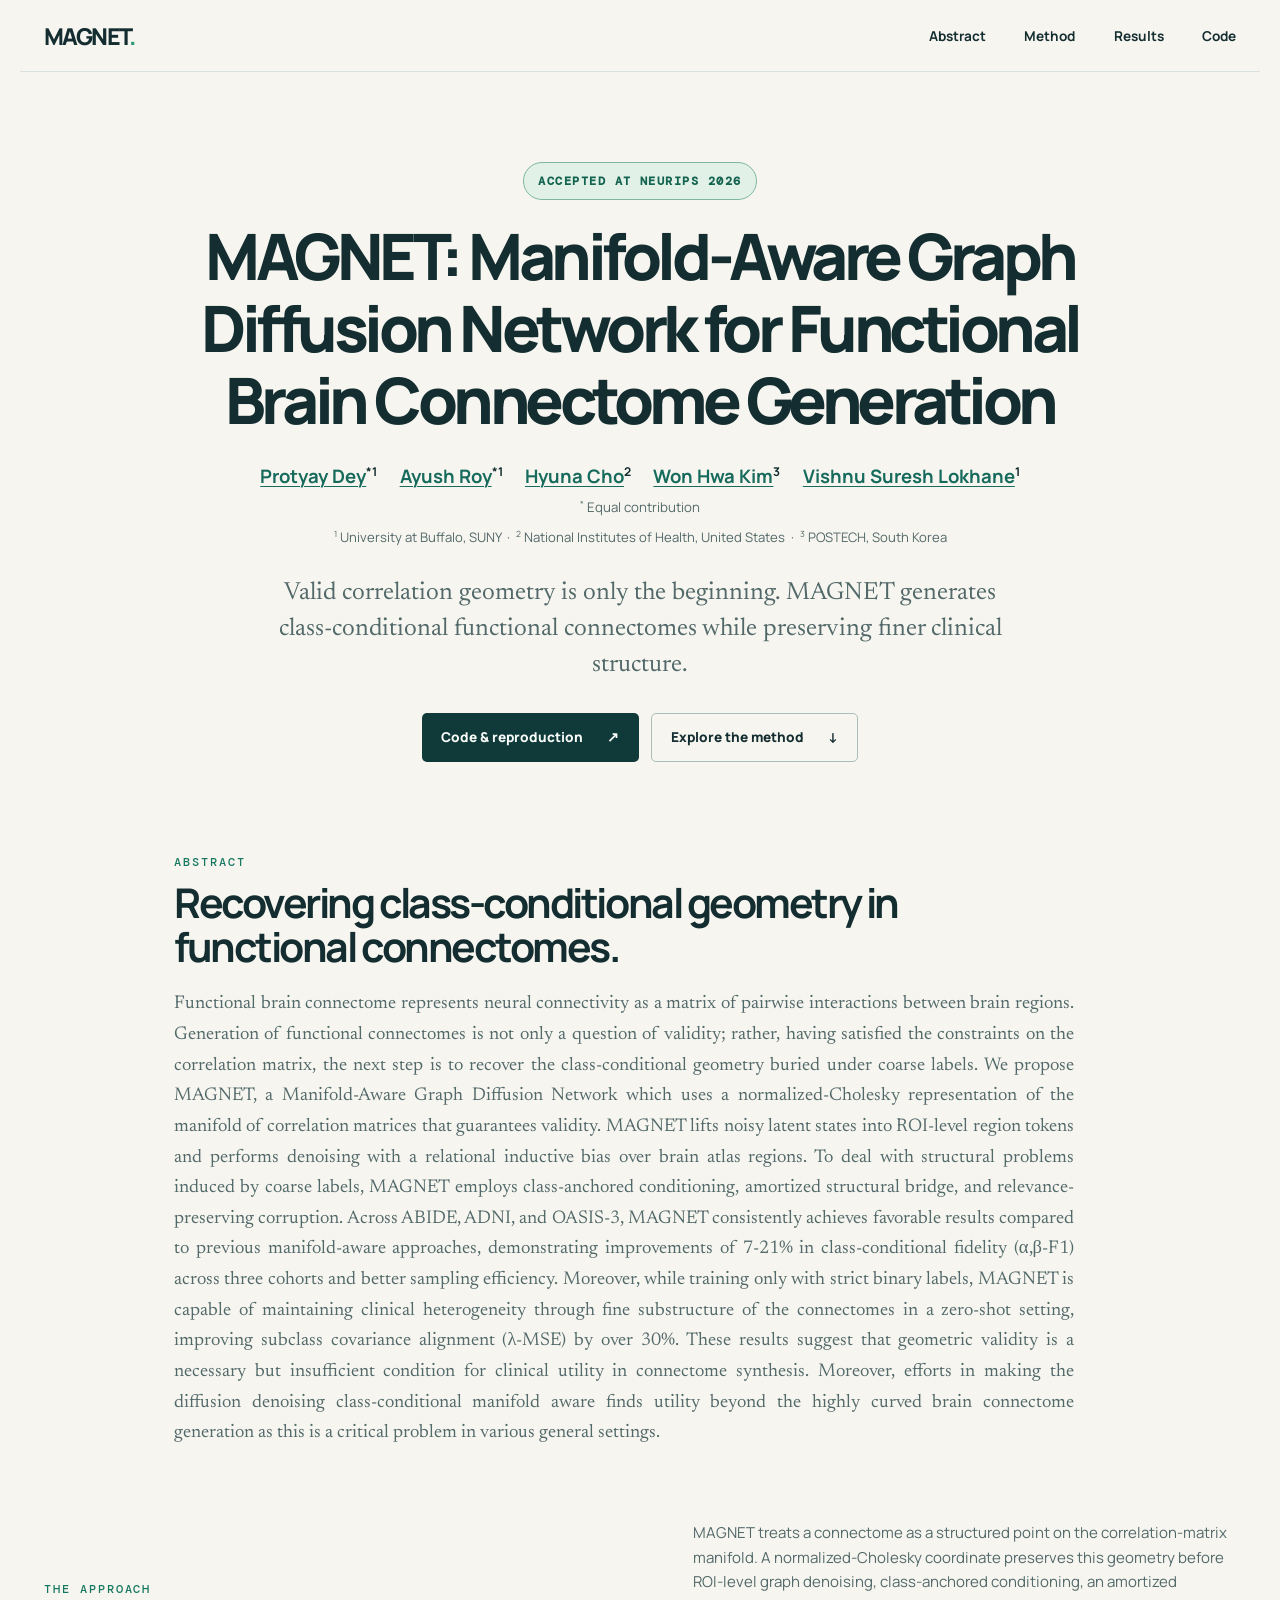
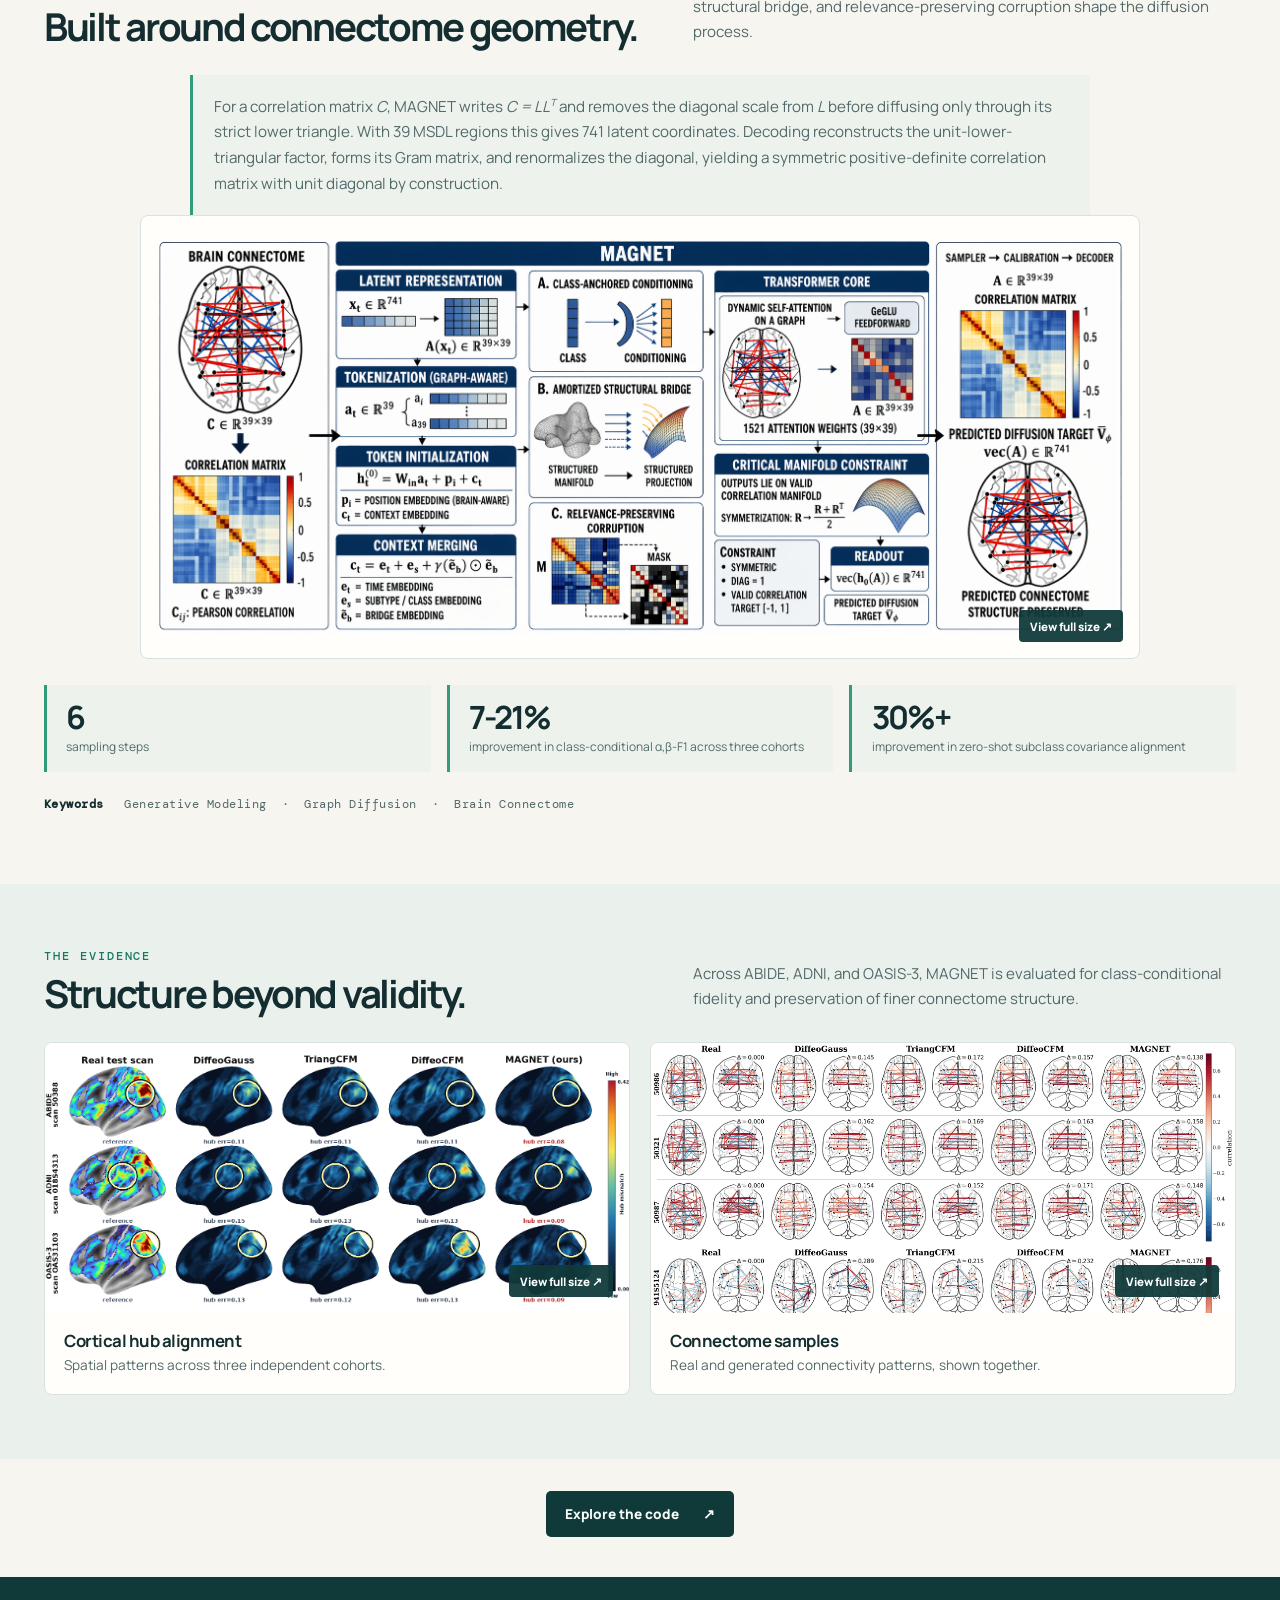
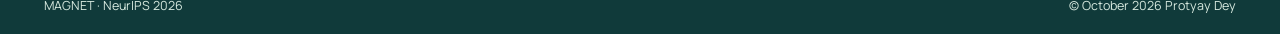
==== commit 304225ec: "Open external project links in new tabs" ====
--- a/index.html
+++ b/index.html
@@ -19,7 +19,7 @@
       <a href="#abstract">Abstract</a>
       <a href="#overview">Method</a>
       <a href="#results">Results</a>
-      <a href="https://github.com/protyayofficial/MAGNET">Code</a>
+      <a href="https://github.com/protyayofficial/MAGNET" target="_blank" rel="noopener noreferrer">Code</a>
     </nav>
   </header>
 
@@ -28,17 +28,17 @@
       <p class="venue">Accepted at NeurIPS 2026</p>
       <h1 id="paper-title">MAGNET: Manifold-Aware Graph Diffusion Network for Functional Brain Connectome Generation</h1>
       <p class="authors">
-        <span><a href="https://protyayofficial.github.io/">Protyay Dey</a><sup>*</sup><sup>1</sup></span>
-        <span><a href="https://ayushroy2001.github.io/">Ayush Roy</a><sup>*</sup><sup>1</sup></span>
-        <span><a href="https://sites.google.com/view/hyunacho/home?pli=1&amp;authuser=0">Hyuna Cho</a><sup>2</sup></span>
-        <span><a href="https://wwplato.github.io/">Won Hwa Kim</a><sup>3</sup></span>
-        <span><a href="https://vlokhande-ub.github.io/">Vishnu Suresh Lokhane</a><sup>1</sup></span>
+        <span><a href="https://protyayofficial.github.io/" target="_blank" rel="noopener noreferrer">Protyay Dey</a><sup>*</sup><sup>1</sup></span>
+        <span><a href="https://ayushroy2001.github.io/" target="_blank" rel="noopener noreferrer">Ayush Roy</a><sup>*</sup><sup>1</sup></span>
+        <span><a href="https://sites.google.com/view/hyunacho/home?pli=1&amp;authuser=0" target="_blank" rel="noopener noreferrer">Hyuna Cho</a><sup>2</sup></span>
+        <span><a href="https://wwplato.github.io/" target="_blank" rel="noopener noreferrer">Won Hwa Kim</a><sup>3</sup></span>
+        <span><a href="https://vlokhande-ub.github.io/" target="_blank" rel="noopener noreferrer">Vishnu Suresh Lokhane</a><sup>1</sup></span>
       </p>
       <p class="contribution"><sup>*</sup> Equal contribution</p>
       <p class="affiliations"><sup>1</sup> University at Buffalo, SUNY &nbsp;&middot;&nbsp; <sup>2</sup> National Institutes of Health, United States &nbsp;&middot;&nbsp; <sup>3</sup> POSTECH, South Korea</p>
       <p class="hero-summary">Valid correlation geometry is only the beginning. MAGNET generates class-conditional functional connectomes while preserving finer clinical structure.</p>
       <div class="hero-actions">
-        <a class="button button-primary" href="https://github.com/protyayofficial/MAGNET">Code &amp; reproduction <span aria-hidden="true">&nearr;</span></a>
+        <a class="button button-primary" href="https://github.com/protyayofficial/MAGNET" target="_blank" rel="noopener noreferrer">Code &amp; reproduction <span aria-hidden="true">&nearr;</span></a>
         <a class="button button-secondary" href="#overview">Explore the method <span aria-hidden="true">&darr;</span></a>
       </div>
     </section>
@@ -95,7 +95,7 @@
     </section>
 
     <section class="closing wrap" aria-label="Code access">
-      <a class="button button-primary" href="https://github.com/protyayofficial/MAGNET">Explore the code <span aria-hidden="true">&nearr;</span></a>
+      <a class="button button-primary" href="https://github.com/protyayofficial/MAGNET" target="_blank" rel="noopener noreferrer">Explore the code <span aria-hidden="true">&nearr;</span></a>
     </section>
   </main>
 
--- a/docs/styles.css
+++ b/docs/styles.css
@@ -29,8 +29,8 @@
 .hero h1 { max-width: 1060px; margin: 1.25rem auto 1.7rem; font-size: clamp(2.5rem, 5vw, 4.8rem); line-height: 1.12; letter-spacing: -.07em; font-weight: 800; text-wrap: balance; }
 .authors { display: flex; flex-wrap: wrap; justify-content: center; gap: .3rem 1.4rem; margin: 0 auto; max-width: 850px; font-size: clamp(.95rem, 1.45vw, 1.16rem); font-weight: 700; }
 .authors span { white-space: nowrap; }
-.authors a { border-bottom: 1px solid transparent; }
-.authors a:hover { color: #14745e; border-color: #14745e; }
+.authors a { color: #176b5d; text-decoration: underline; text-decoration-thickness: 1px; text-underline-offset: 3px; }
+.authors a:hover { color: #14745e; border-bottom: 1px solid #14745e; }
 sup { font-size: .65em; line-height: 0; vertical-align: super; }
 .contribution { margin: .6rem 0 0; color: var(--muted); font-size: .83rem; }
 .affiliations { max-width: 900px; margin: .65rem auto 0; color: var(--muted); font-size: .82rem; line-height: 1.6; }
@@ -46,7 +46,7 @@
 .wrap { max-width: 1240px; margin: auto; padding-left: 24px; padding-right: 24px; }
 .abstract-section { max-width: 980px; padding-top: 1.5rem; padding-bottom: 4.5rem; }
 .abstract-section h2 { max-width: 760px; margin: .65rem 0 1.3rem; font-size: clamp(2rem, 3.2vw, 3.2rem); line-height: 1.08; letter-spacing: -.06em; }
-.abstract-section > p:last-child { max-width: 900px; margin: 0; color: var(--muted); font: 400 clamp(1.08rem, 1.45vw, 1.3rem)/1.65 Newsreader, serif; }
+.abstract-section > p:last-child { max-width: 900px; margin: 0; color: var(--muted); font: 400 clamp(1.08rem, 1.45vw, 1.3rem)/1.65 Newsreader, serif; text-align: justify; text-justify: inter-word; hyphens: auto; }
 .method-detail { max-width: 900px; margin: 1.5rem auto 0; padding: 1.15rem 1.3rem; border-left: 3px solid #319b7c; background: #edf3ec; color: var(--muted); font-size: .95rem; line-height: 1.7; }
 .method-detail p { margin: 0; }
 .overview { padding-bottom: 4.5rem; }
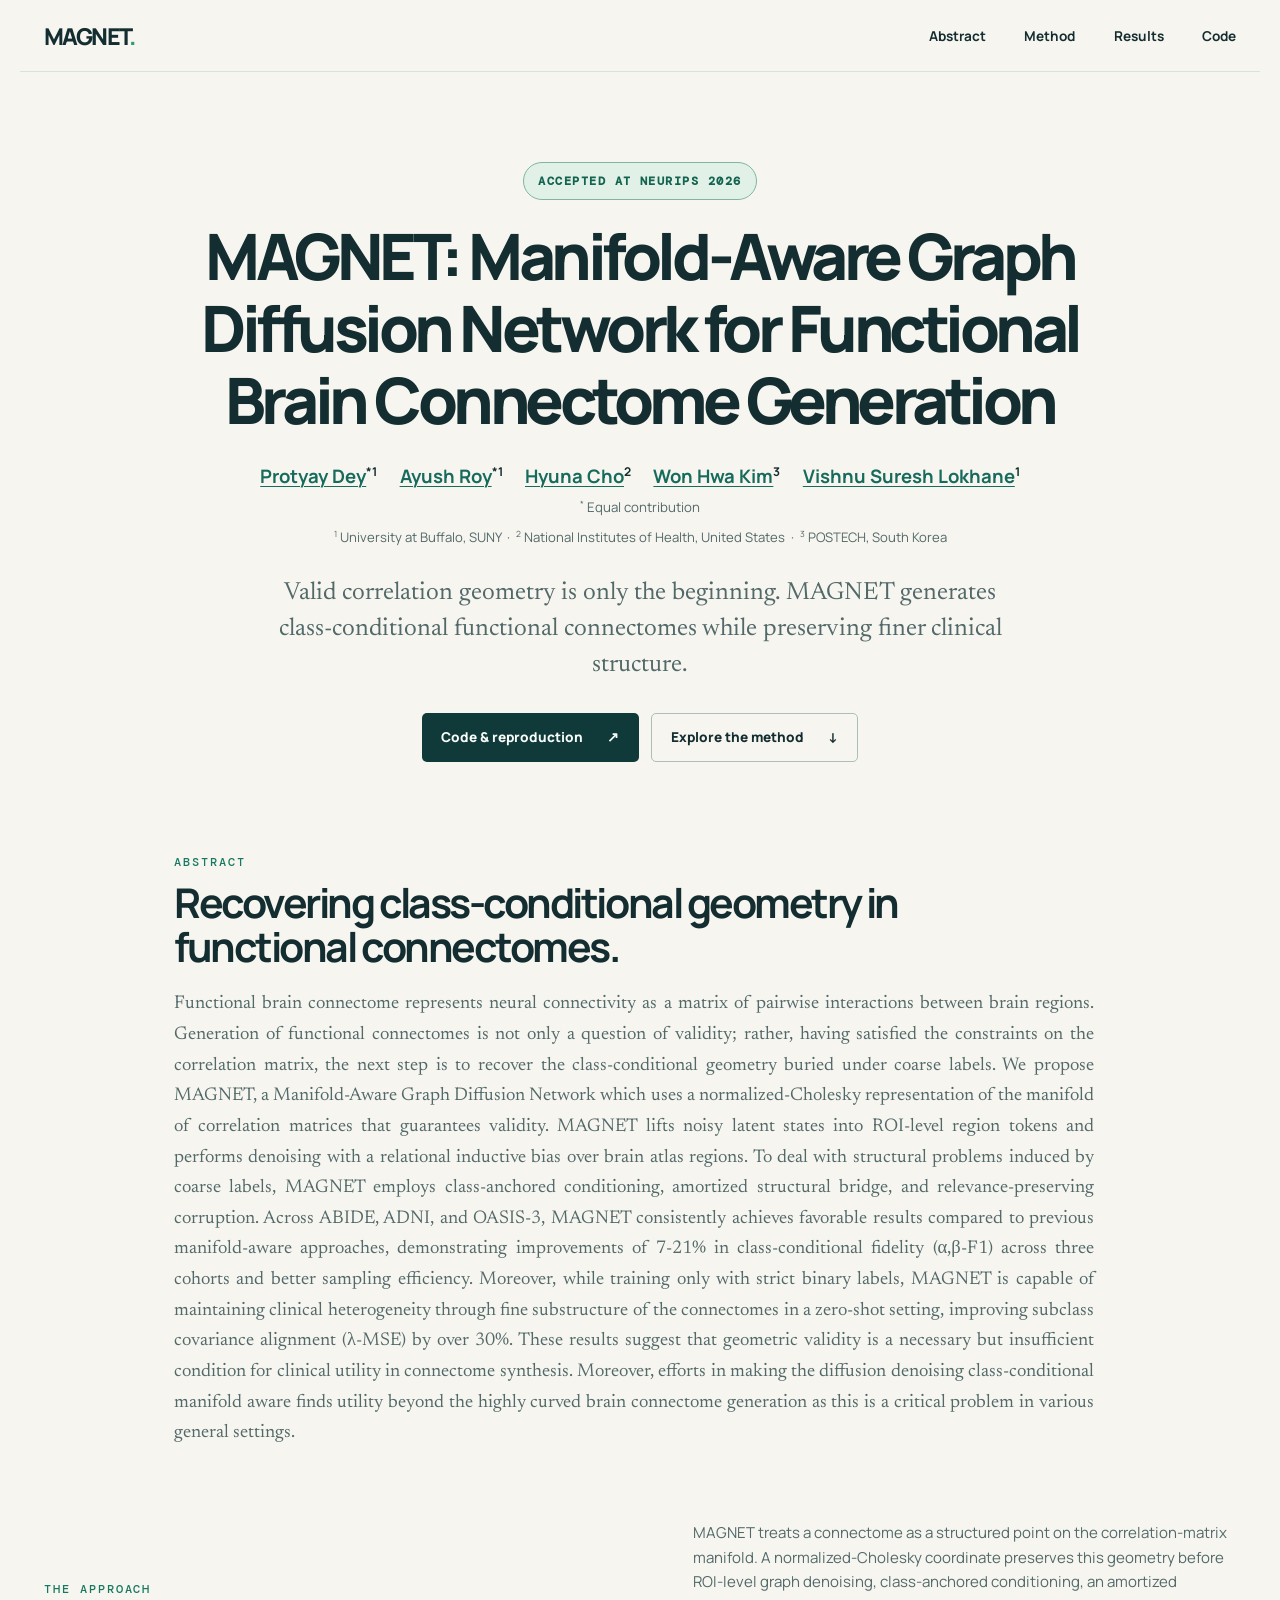
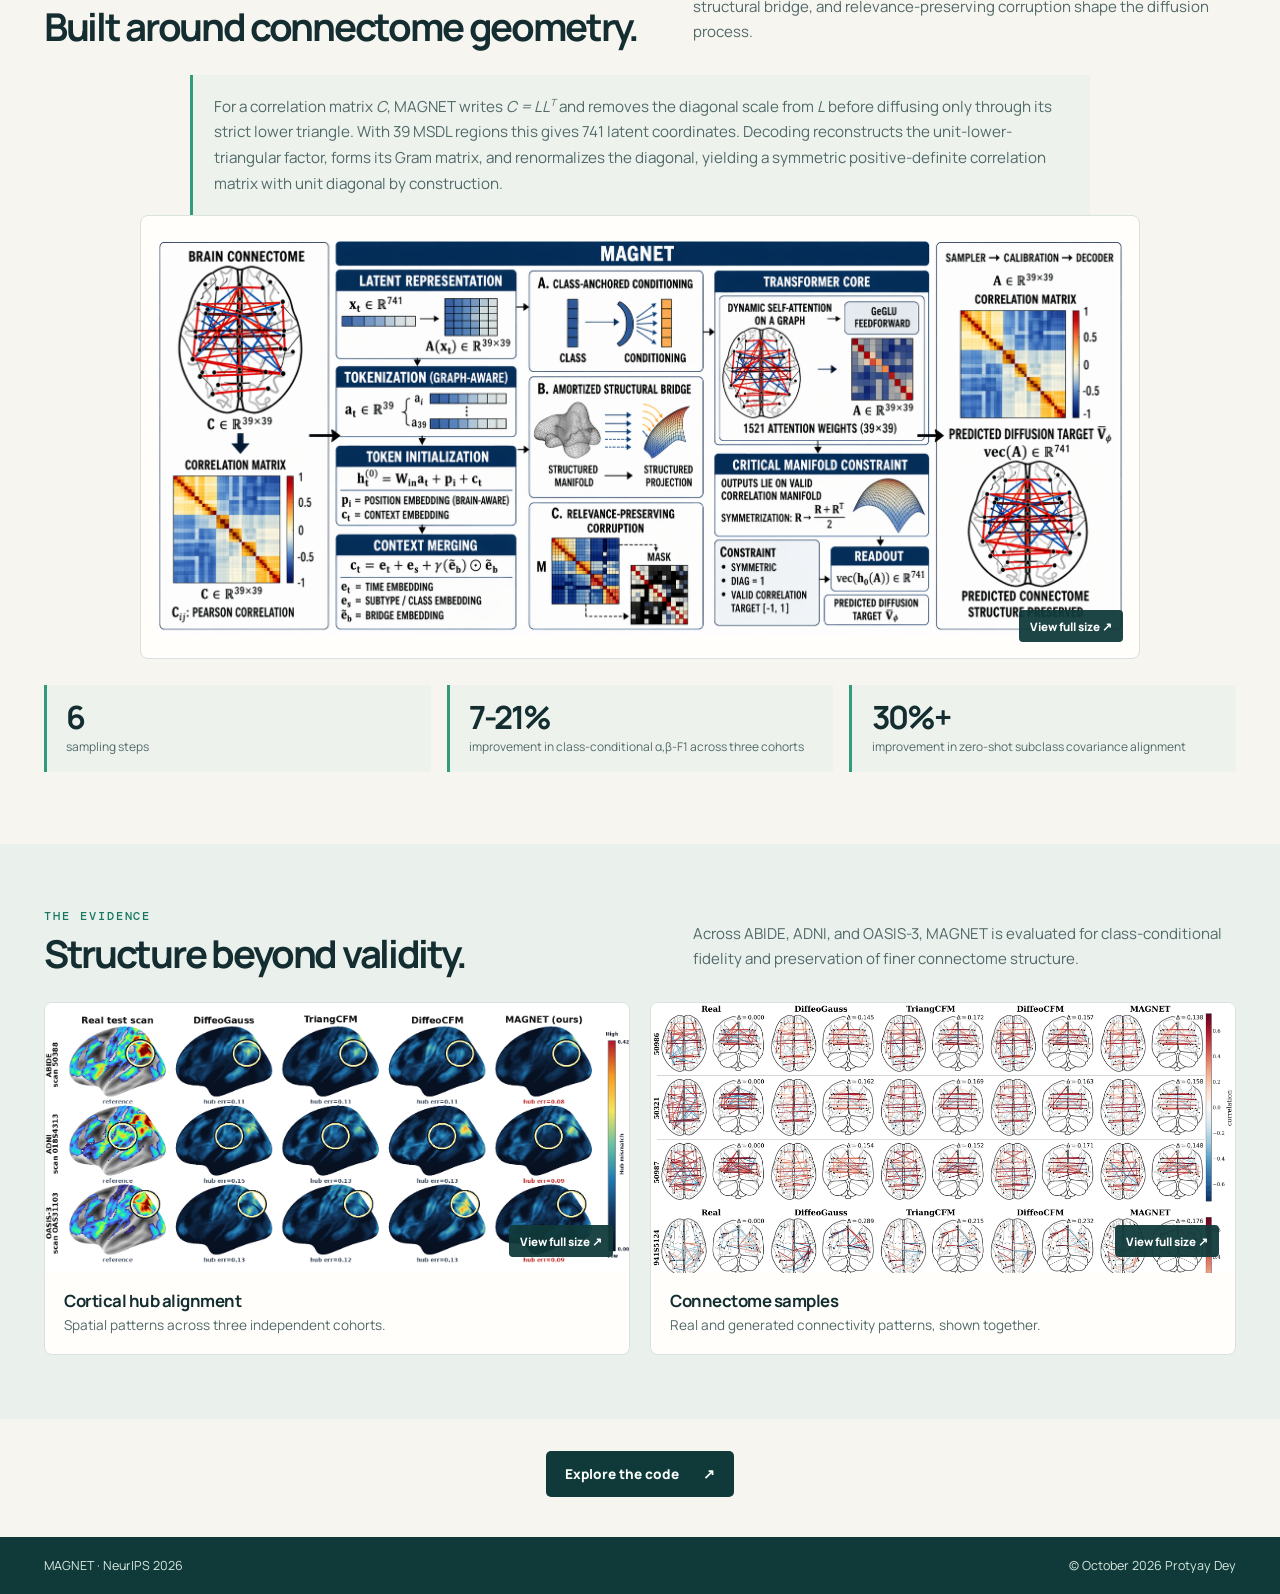
==== commit 7c463780: "Remove keywords and improve abstract wrapping" ====
--- a/index.html
+++ b/index.html
@@ -66,7 +66,6 @@
         <div><strong>7-21%</strong><span>improvement in class-conditional &alpha;,&beta;-F1 across three cohorts</span></div>
         <div><strong>30%+</strong><span>improvement in zero-shot subclass covariance alignment</span></div>
       </div>
-      <p class="keywords"><strong>Keywords</strong> Generative Modeling &nbsp;&middot;&nbsp; Graph Diffusion &nbsp;&middot;&nbsp; Brain Connectome</p>
     </section>
 
     <section class="results" id="results" aria-labelledby="results-title">
--- a/docs/styles.css
+++ b/docs/styles.css
@@ -46,7 +46,7 @@
 .wrap { max-width: 1240px; margin: auto; padding-left: 24px; padding-right: 24px; }
 .abstract-section { max-width: 980px; padding-top: 1.5rem; padding-bottom: 4.5rem; }
 .abstract-section h2 { max-width: 760px; margin: .65rem 0 1.3rem; font-size: clamp(2rem, 3.2vw, 3.2rem); line-height: 1.08; letter-spacing: -.06em; }
-.abstract-section > p:last-child { max-width: 900px; margin: 0; color: var(--muted); font: 400 clamp(1.08rem, 1.45vw, 1.3rem)/1.65 Newsreader, serif; text-align: justify; text-justify: inter-word; hyphens: auto; }
+.abstract-section > p:last-child { max-width: 920px; margin: 0; color: var(--muted); font: 400 clamp(1.08rem, 1.45vw, 1.3rem)/1.65 Newsreader, serif; text-align: justify; text-justify: inter-word; text-wrap: pretty; hyphens: auto; }
 .method-detail { max-width: 900px; margin: 1.5rem auto 0; padding: 1.15rem 1.3rem; border-left: 3px solid #319b7c; background: #edf3ec; color: var(--muted); font-size: .95rem; line-height: 1.7; }
 .method-detail p { margin: 0; }
 .overview { padding-bottom: 4.5rem; }
@@ -62,8 +62,6 @@
 .highlights > div { display: flex; flex-direction: column; gap: .4rem; padding: 1rem 1.2rem; border-left: 3px solid #319b7c; background: #edf3ec; }
 .highlights strong { font-size: clamp(1.7rem, 2.5vw, 2.4rem); letter-spacing: -.07em; line-height: 1; }
 .highlights span { color: var(--muted); font-size: .75rem; line-height: 1.4; }
-.keywords { margin: 1.5rem 0 0; color: var(--muted); font: .78rem 'DM Mono', monospace; letter-spacing: .04em; }
-.keywords strong { margin-right: .8rem; color: var(--ink); }
 
 .results { padding: 4rem 0; background: #eaf0eb; }
 .visual-grid { display: grid; grid-template-columns: 1fr 1fr; gap: 1.25rem; }
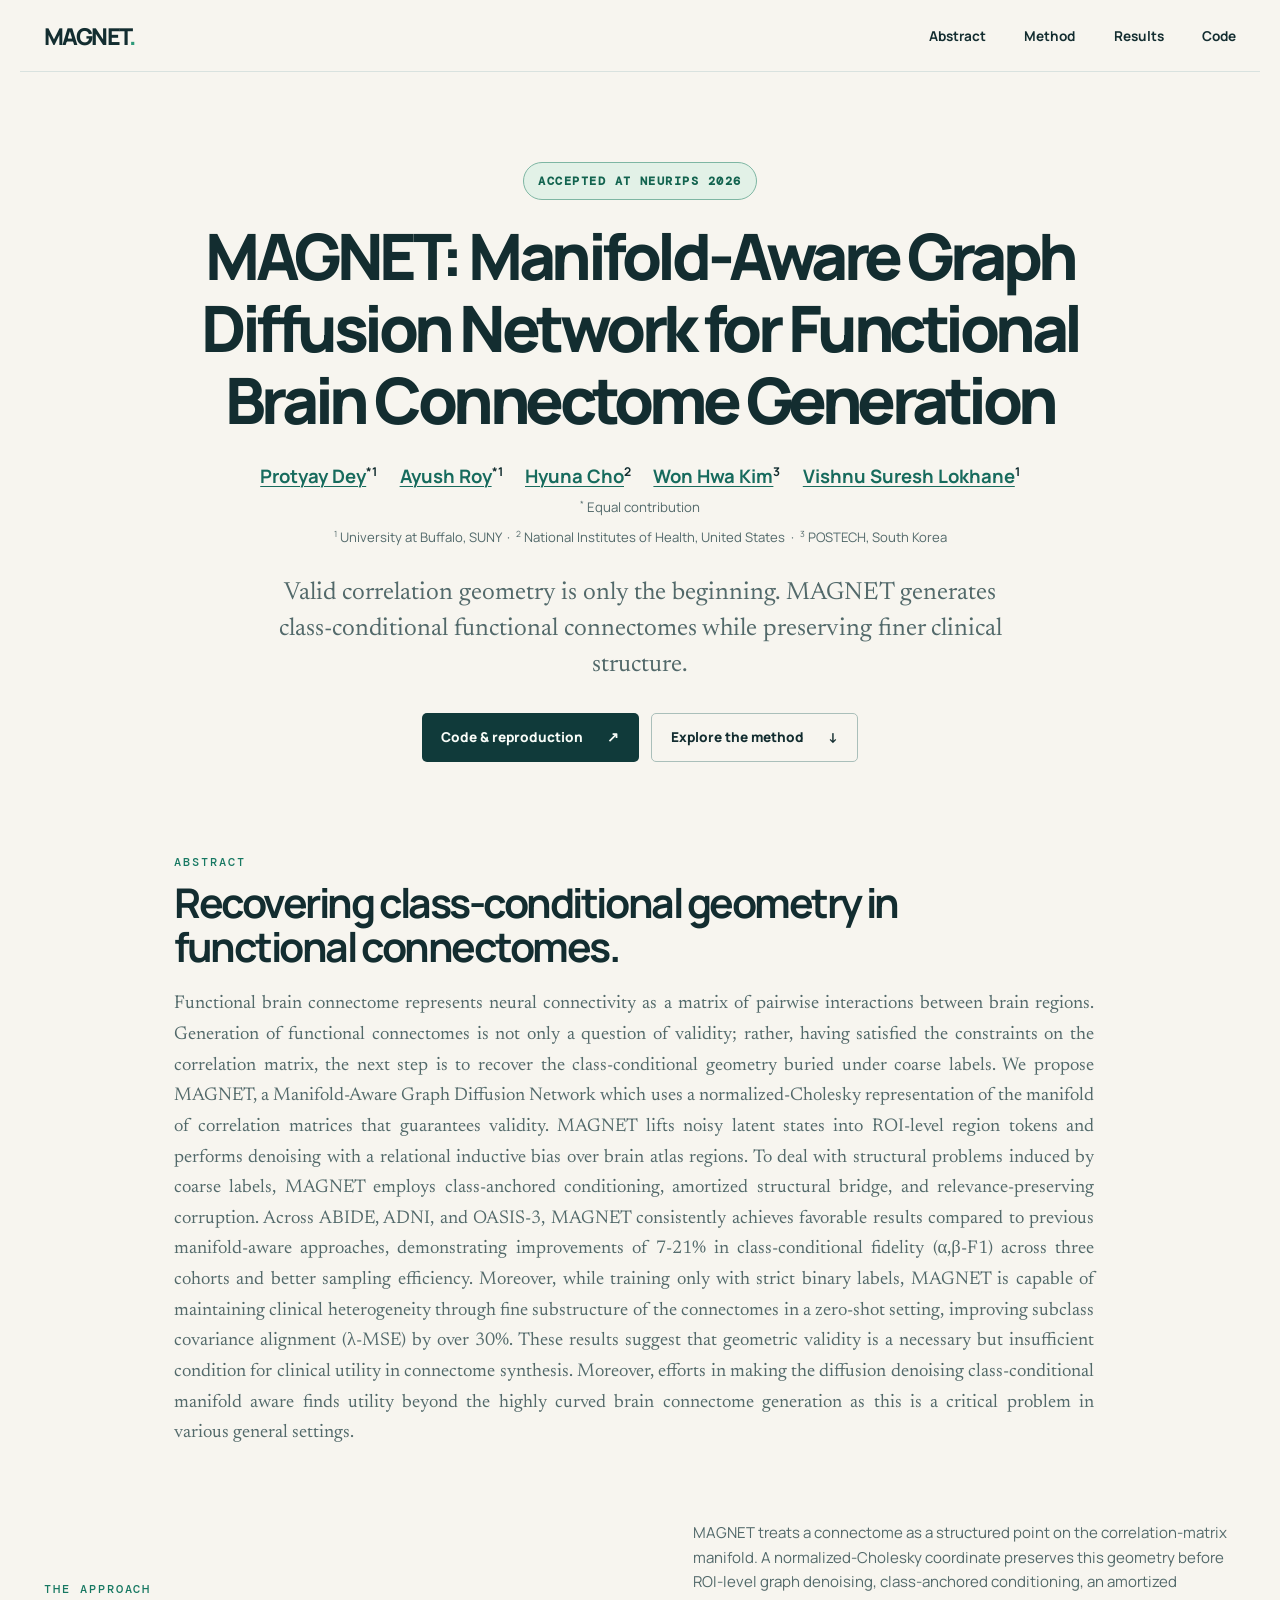
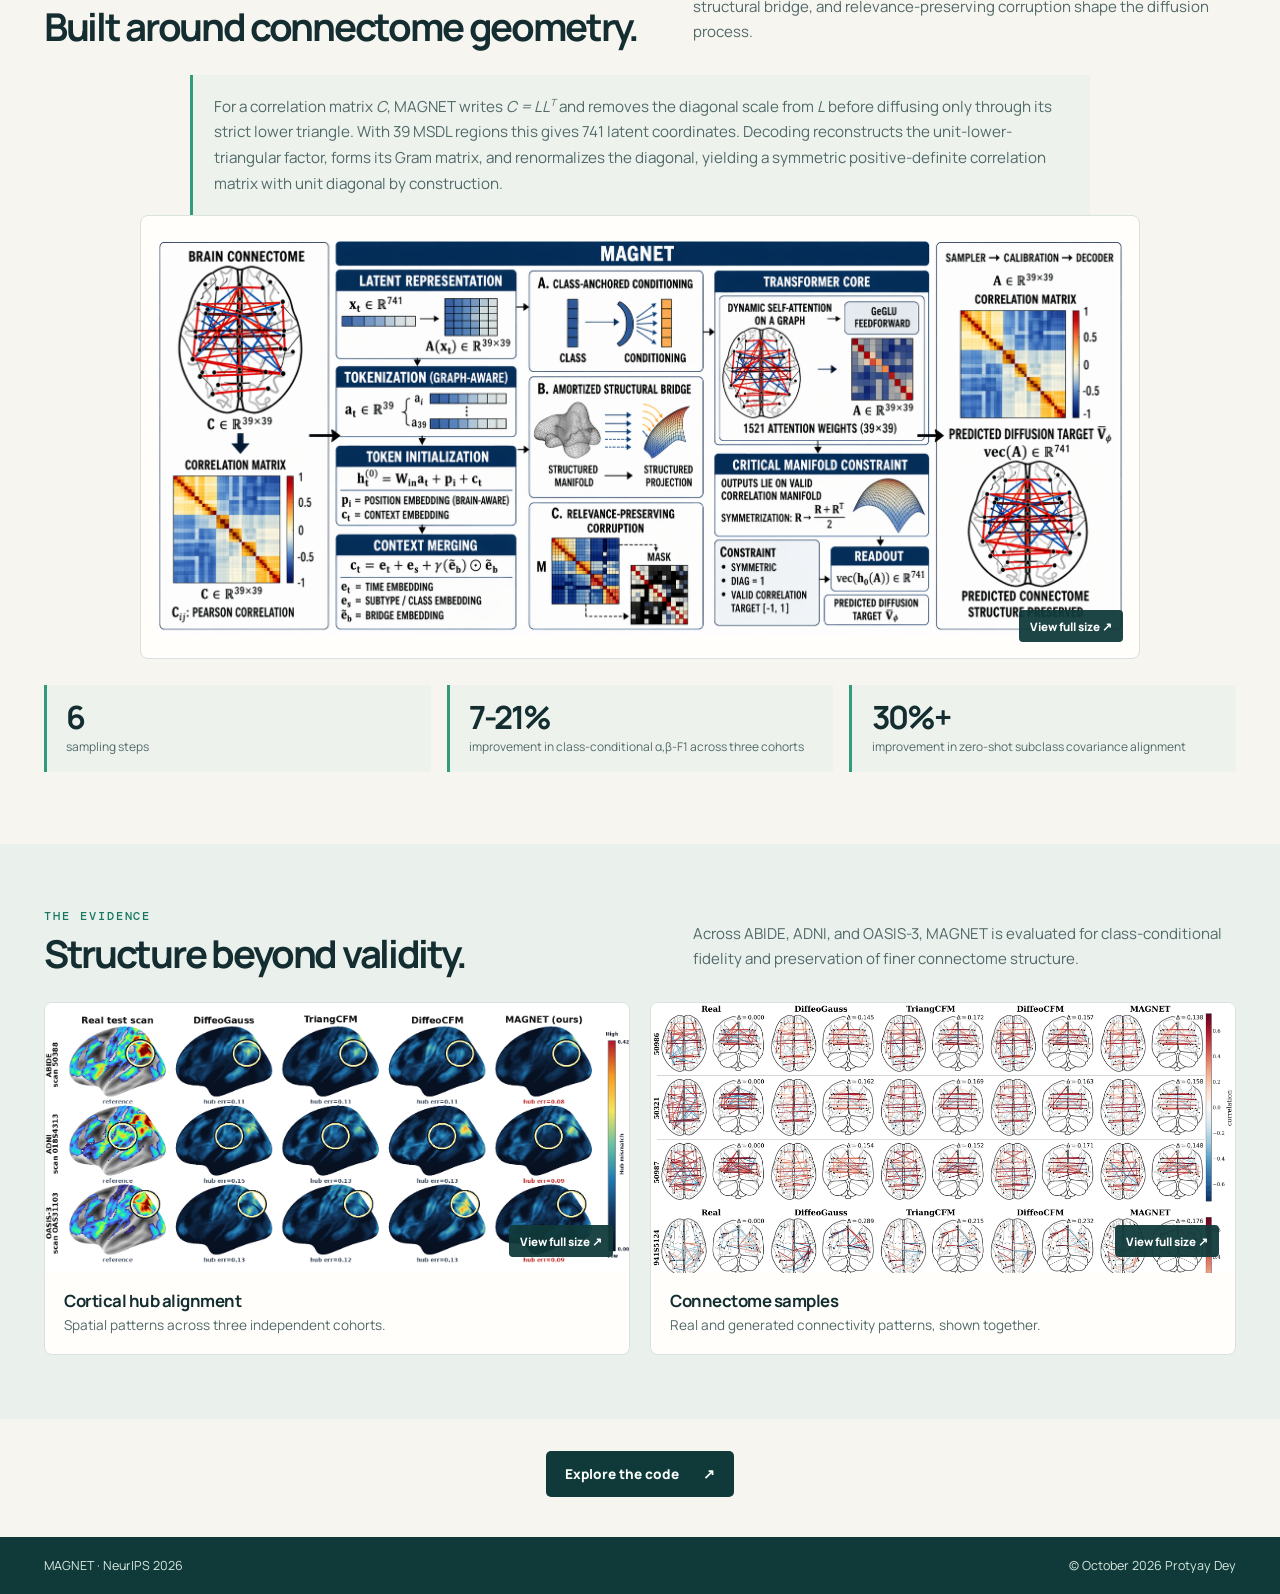
==== commit bcefbc2a: "Prevent abstract final-word orphan" ====
--- a/index.html
+++ b/index.html
@@ -46,7 +46,7 @@
     <section class="abstract-section wrap" id="abstract" aria-labelledby="abstract-title">
       <p class="eyebrow">Abstract</p>
       <h2 id="abstract-title">Recovering class-conditional geometry in functional connectomes.</h2>
-      <p>Functional brain connectome represents neural connectivity as a matrix of pairwise interactions between brain regions. Generation of functional connectomes is not only a question of validity; rather, having satisfied the constraints on the correlation matrix, the next step is to recover the class-conditional geometry buried under coarse labels. We propose MAGNET, a Manifold-Aware Graph Diffusion Network which uses a normalized-Cholesky representation of the manifold of correlation matrices that guarantees validity. MAGNET lifts noisy latent states into ROI-level region tokens and performs denoising with a relational inductive bias over brain atlas regions. To deal with structural problems induced by coarse labels, MAGNET employs class-anchored conditioning, amortized structural bridge, and relevance-preserving corruption. Across ABIDE, ADNI, and OASIS-3, MAGNET consistently achieves favorable results compared to previous manifold-aware approaches, demonstrating improvements of 7-21% in class-conditional fidelity (&alpha;,&beta;-F1) across three cohorts and better sampling efficiency. Moreover, while training only with strict binary labels, MAGNET is capable of maintaining clinical heterogeneity through fine substructure of the connectomes in a zero-shot setting, improving subclass covariance alignment (&lambda;-MSE) by over 30%. These results suggest that geometric validity is a necessary but insufficient condition for clinical utility in connectome synthesis. Moreover, efforts in making the diffusion denoising class-conditional manifold aware finds utility beyond the highly curved brain connectome generation as this is a critical problem in various general settings.</p>
+      <p>Functional brain connectome represents neural connectivity as a matrix of pairwise interactions between brain regions. Generation of functional connectomes is not only a question of validity; rather, having satisfied the constraints on the correlation matrix, the next step is to recover the class-conditional geometry buried under coarse labels. We propose MAGNET, a Manifold-Aware Graph Diffusion Network which uses a normalized-Cholesky representation of the manifold of correlation matrices that guarantees validity. MAGNET lifts noisy latent states into ROI-level region tokens and performs denoising with a relational inductive bias over brain atlas regions. To deal with structural problems induced by coarse labels, MAGNET employs class-anchored conditioning, amortized structural bridge, and relevance-preserving corruption. Across ABIDE, ADNI, and OASIS-3, MAGNET consistently achieves favorable results compared to previous manifold-aware approaches, demonstrating improvements of 7-21% in class-conditional fidelity (&alpha;,&beta;-F1) across three cohorts and better sampling efficiency. Moreover, while training only with strict binary labels, MAGNET is capable of maintaining clinical heterogeneity through fine substructure of the connectomes in a zero-shot setting, improving subclass covariance alignment (&lambda;-MSE) by over 30%. These results suggest that geometric validity is a necessary but insufficient condition for clinical utility in connectome synthesis. Moreover, efforts in making the diffusion denoising class-conditional manifold aware finds utility beyond the highly curved brain connectome generation as this is a critical problem in various general&nbsp;settings.</p>
     </section>
 
     <section class="overview wrap" id="overview" aria-labelledby="overview-title">
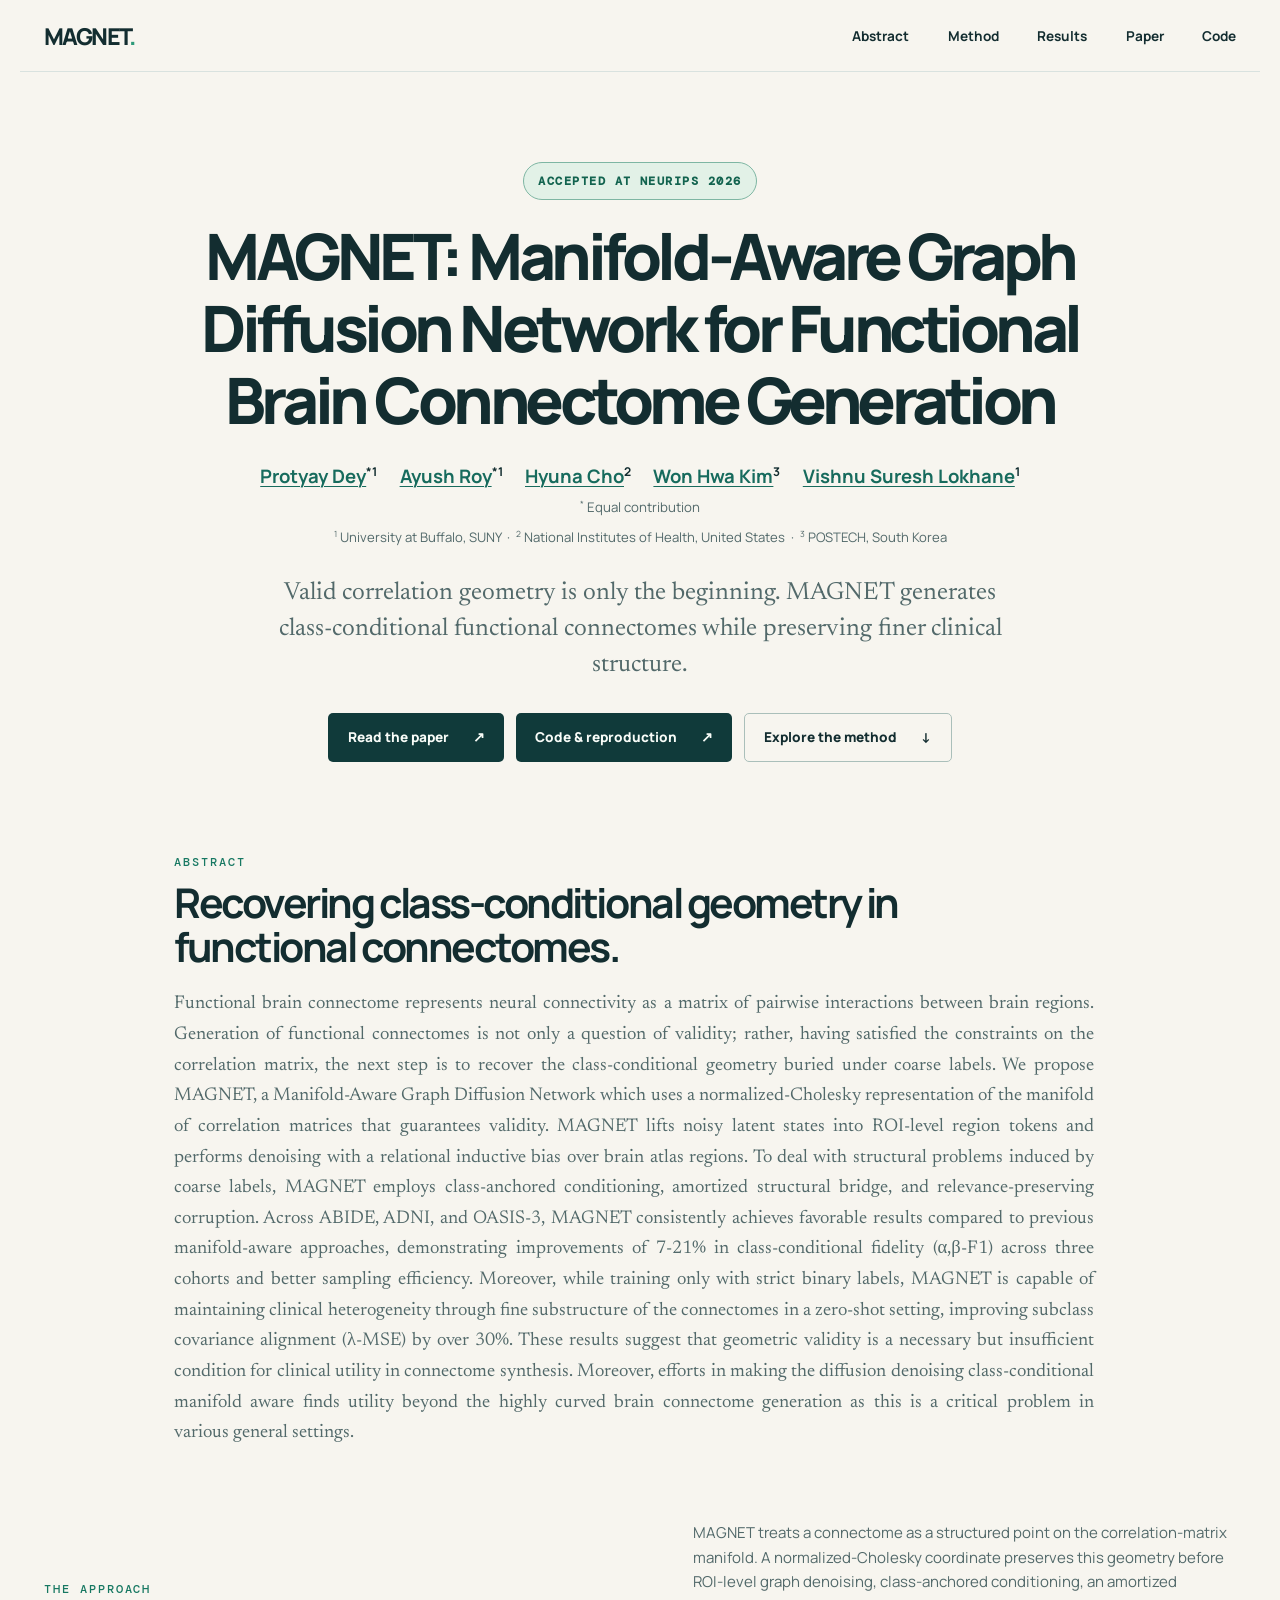
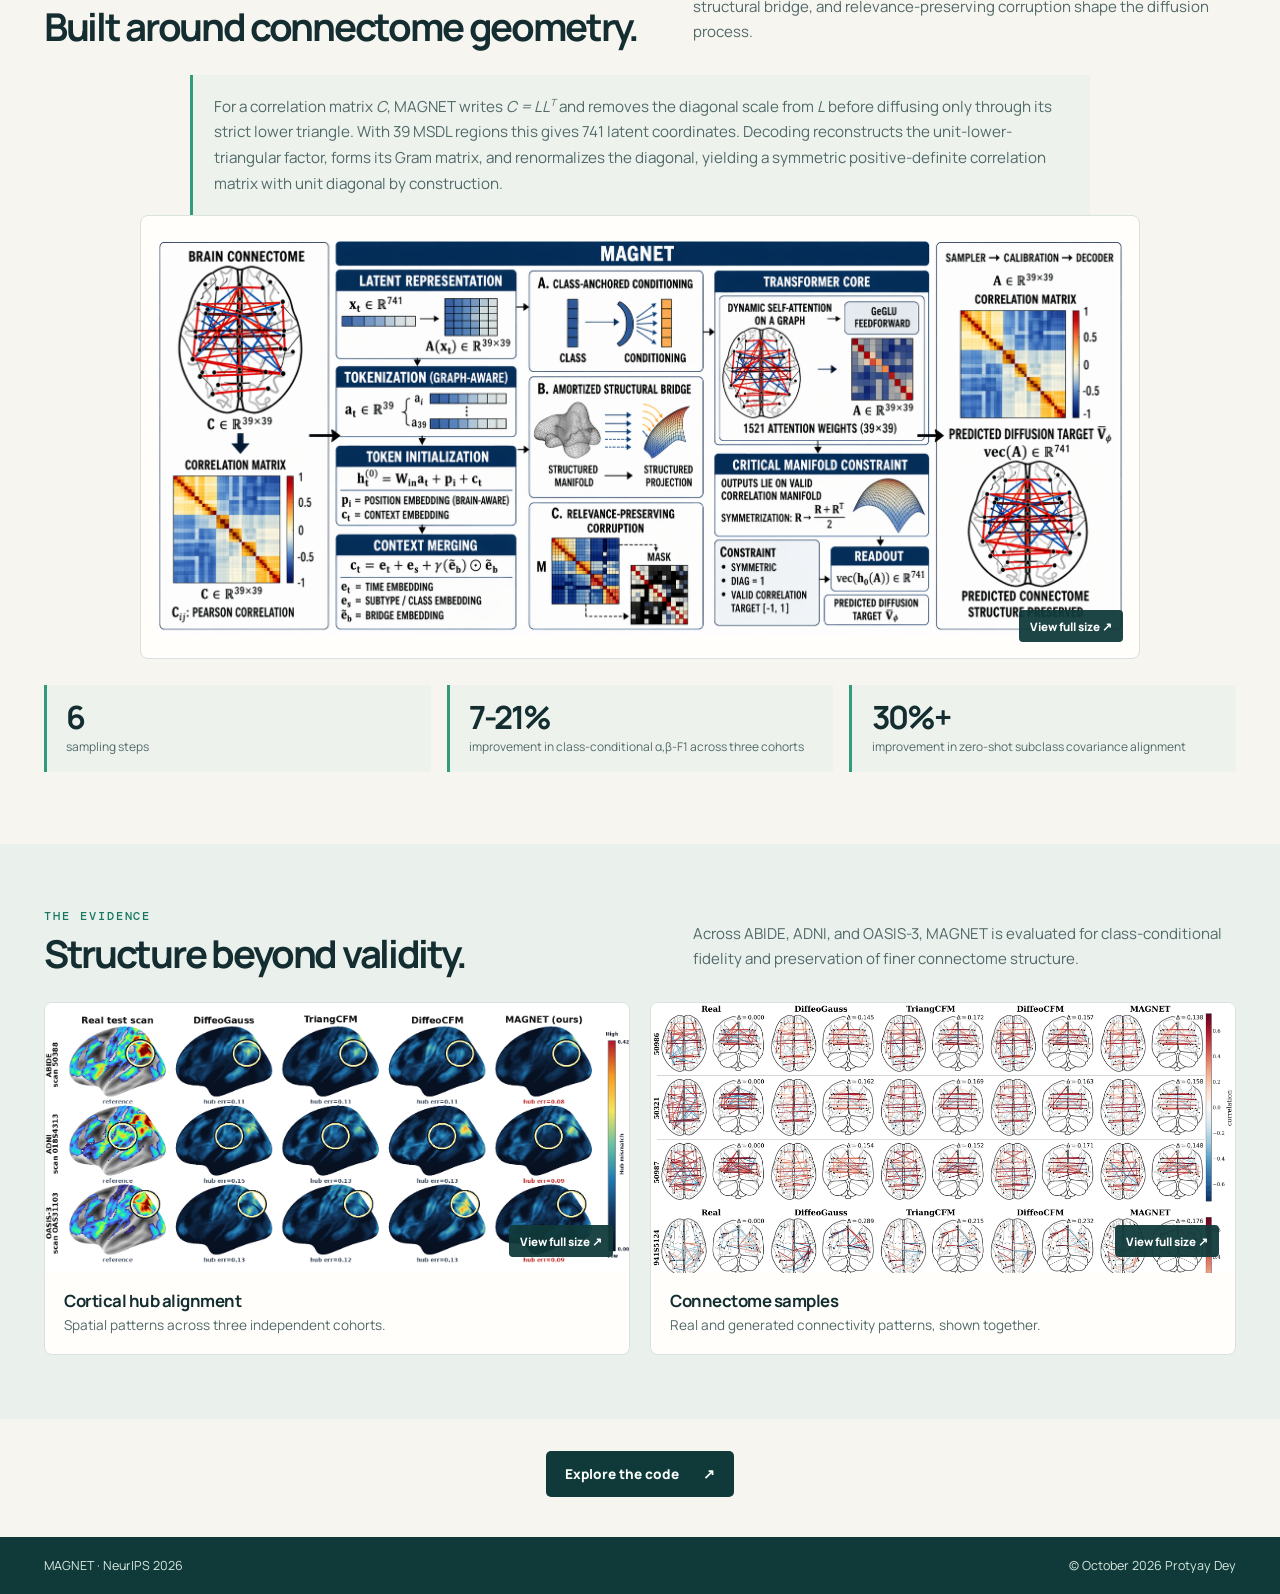
==== commit a3a61369: "initial commit" ====
--- a/index.html
+++ b/index.html
@@ -19,6 +19,7 @@
       <a href="#abstract">Abstract</a>
       <a href="#overview">Method</a>
       <a href="#results">Results</a>
+      <a href="https://doi.org/10.48550/arXiv.2610.17014" target="_blank" rel="noopener noreferrer">Paper</a>
       <a href="https://github.com/protyayofficial/MAGNET" target="_blank" rel="noopener noreferrer">Code</a>
     </nav>
   </header>
@@ -38,6 +39,7 @@
       <p class="affiliations"><sup>1</sup> University at Buffalo, SUNY &nbsp;&middot;&nbsp; <sup>2</sup> National Institutes of Health, United States &nbsp;&middot;&nbsp; <sup>3</sup> POSTECH, South Korea</p>
       <p class="hero-summary">Valid correlation geometry is only the beginning. MAGNET generates class-conditional functional connectomes while preserving finer clinical structure.</p>
       <div class="hero-actions">
+        <a class="button button-primary" href="https://doi.org/10.48550/arXiv.2610.17014" target="_blank" rel="noopener noreferrer">Read the paper <span aria-hidden="true">&nearr;</span></a>
         <a class="button button-primary" href="https://github.com/protyayofficial/MAGNET" target="_blank" rel="noopener noreferrer">Code &amp; reproduction <span aria-hidden="true">&nearr;</span></a>
         <a class="button button-secondary" href="#overview">Explore the method <span aria-hidden="true">&darr;</span></a>
       </div>
